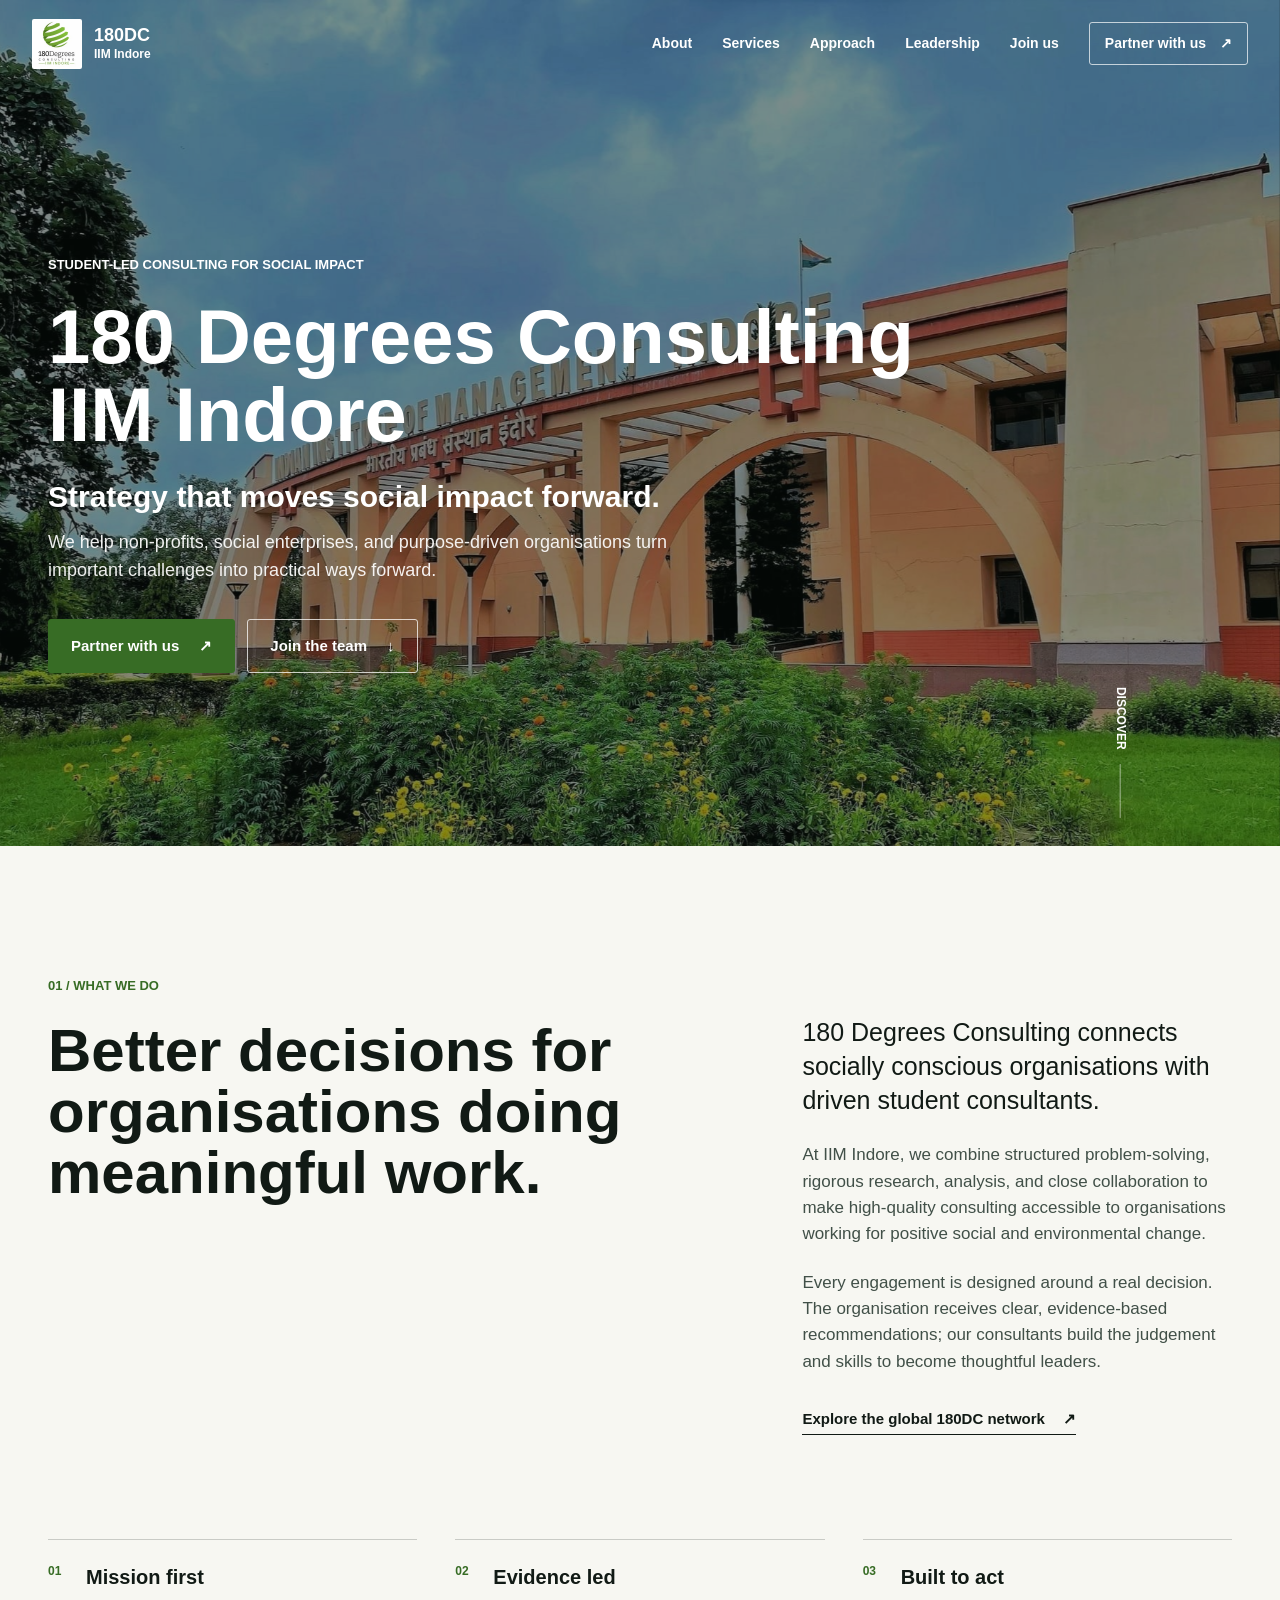
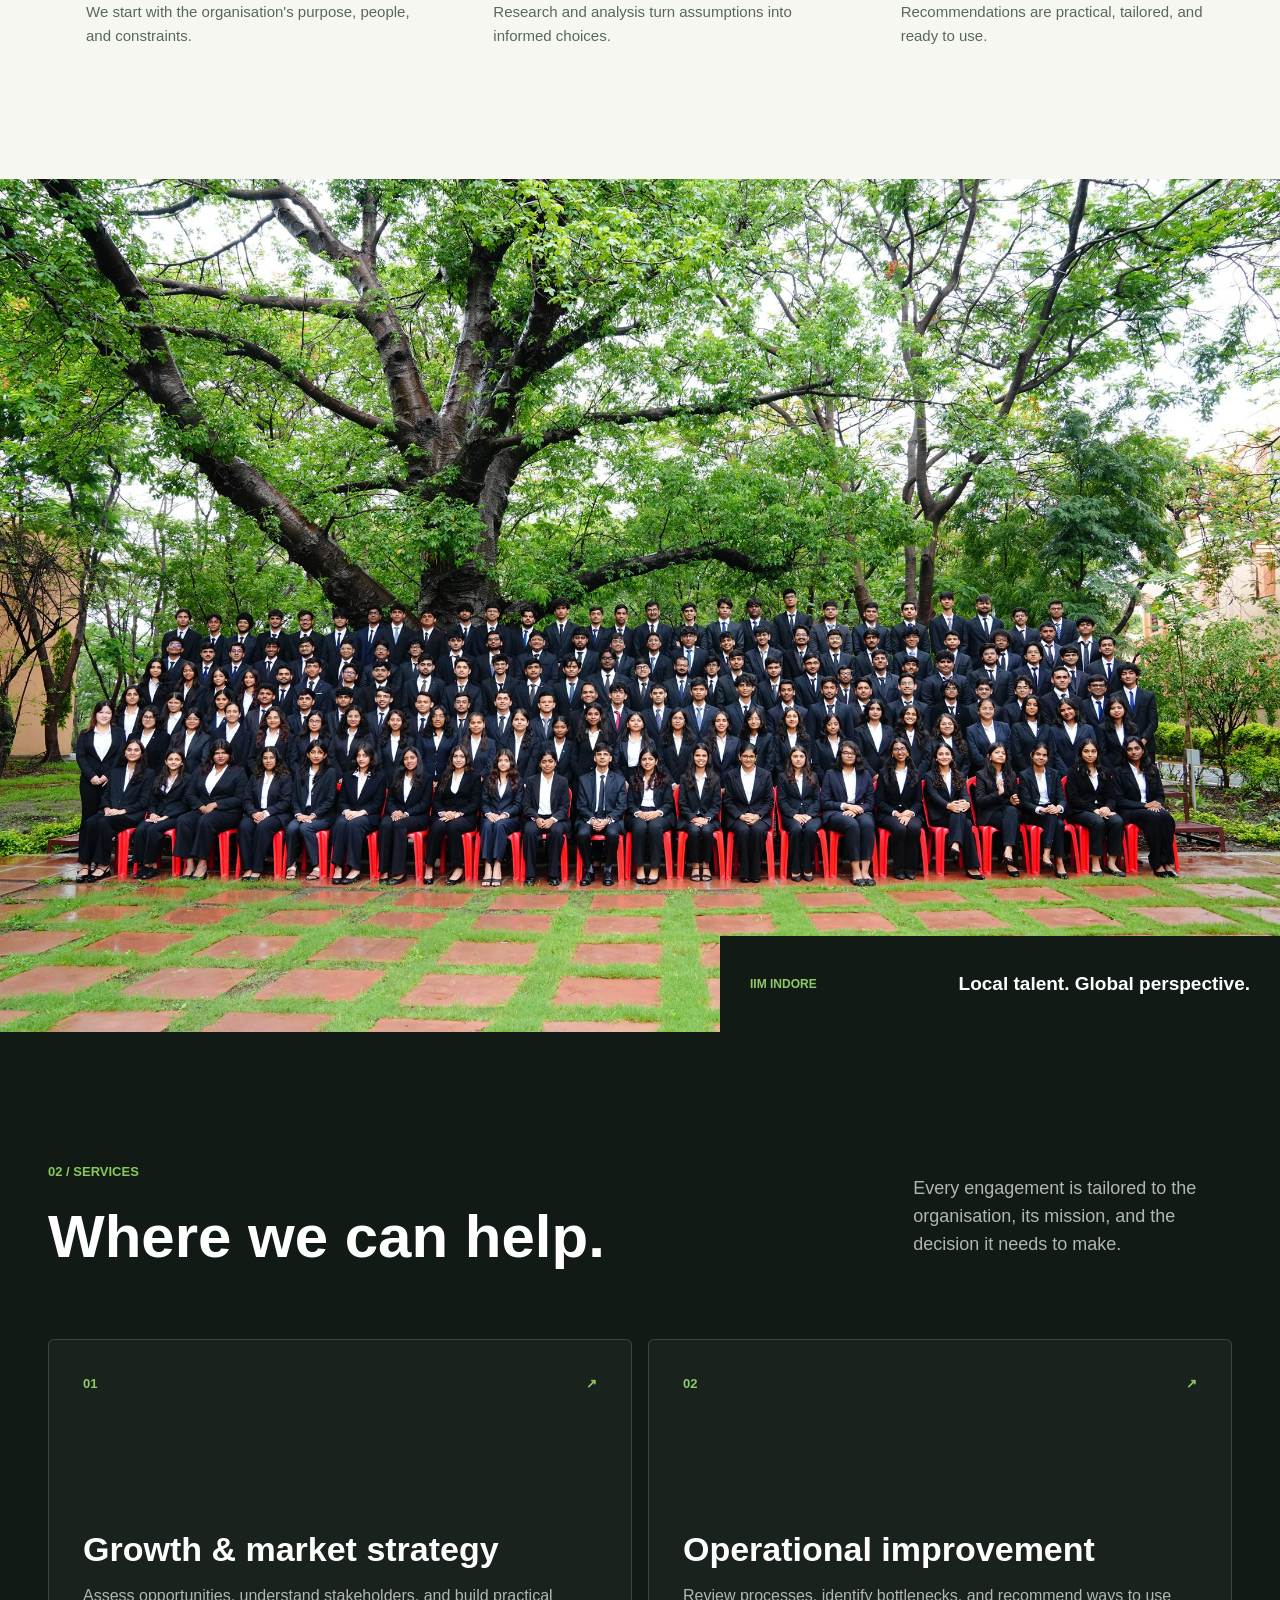
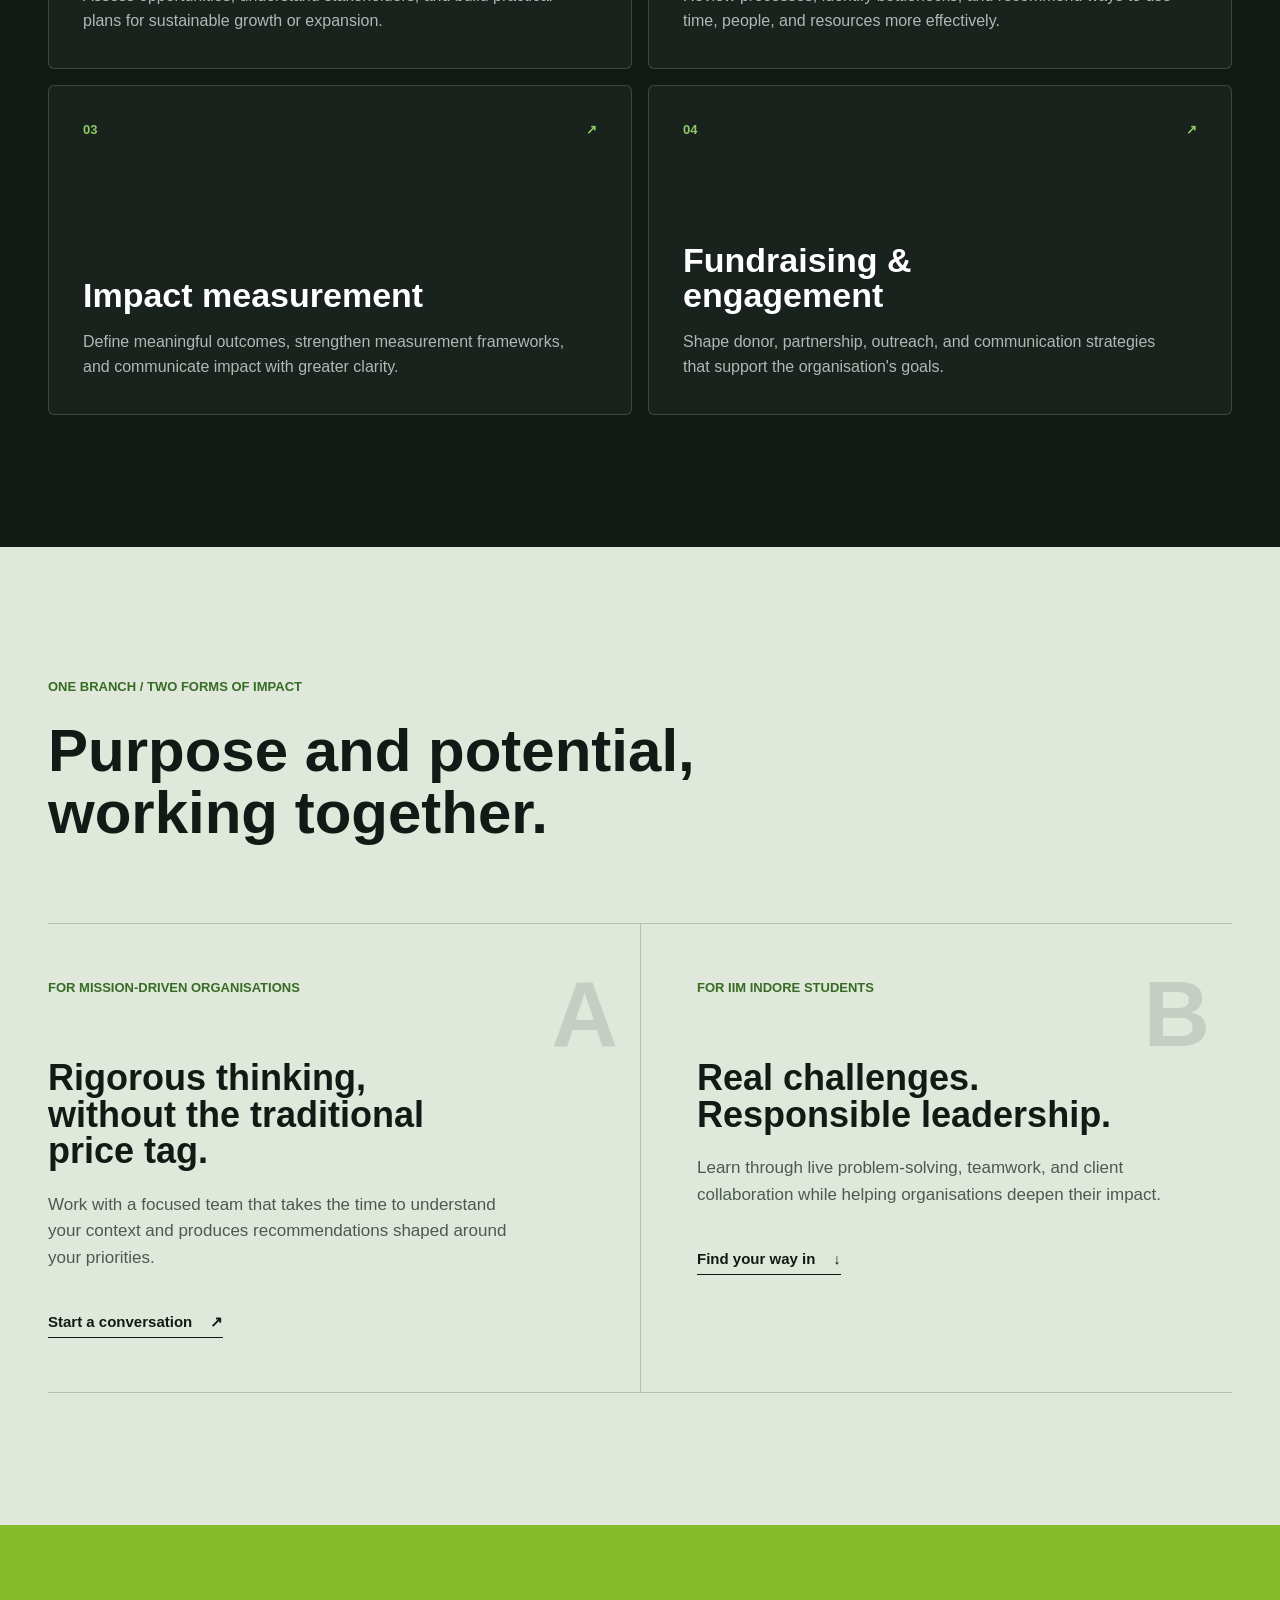
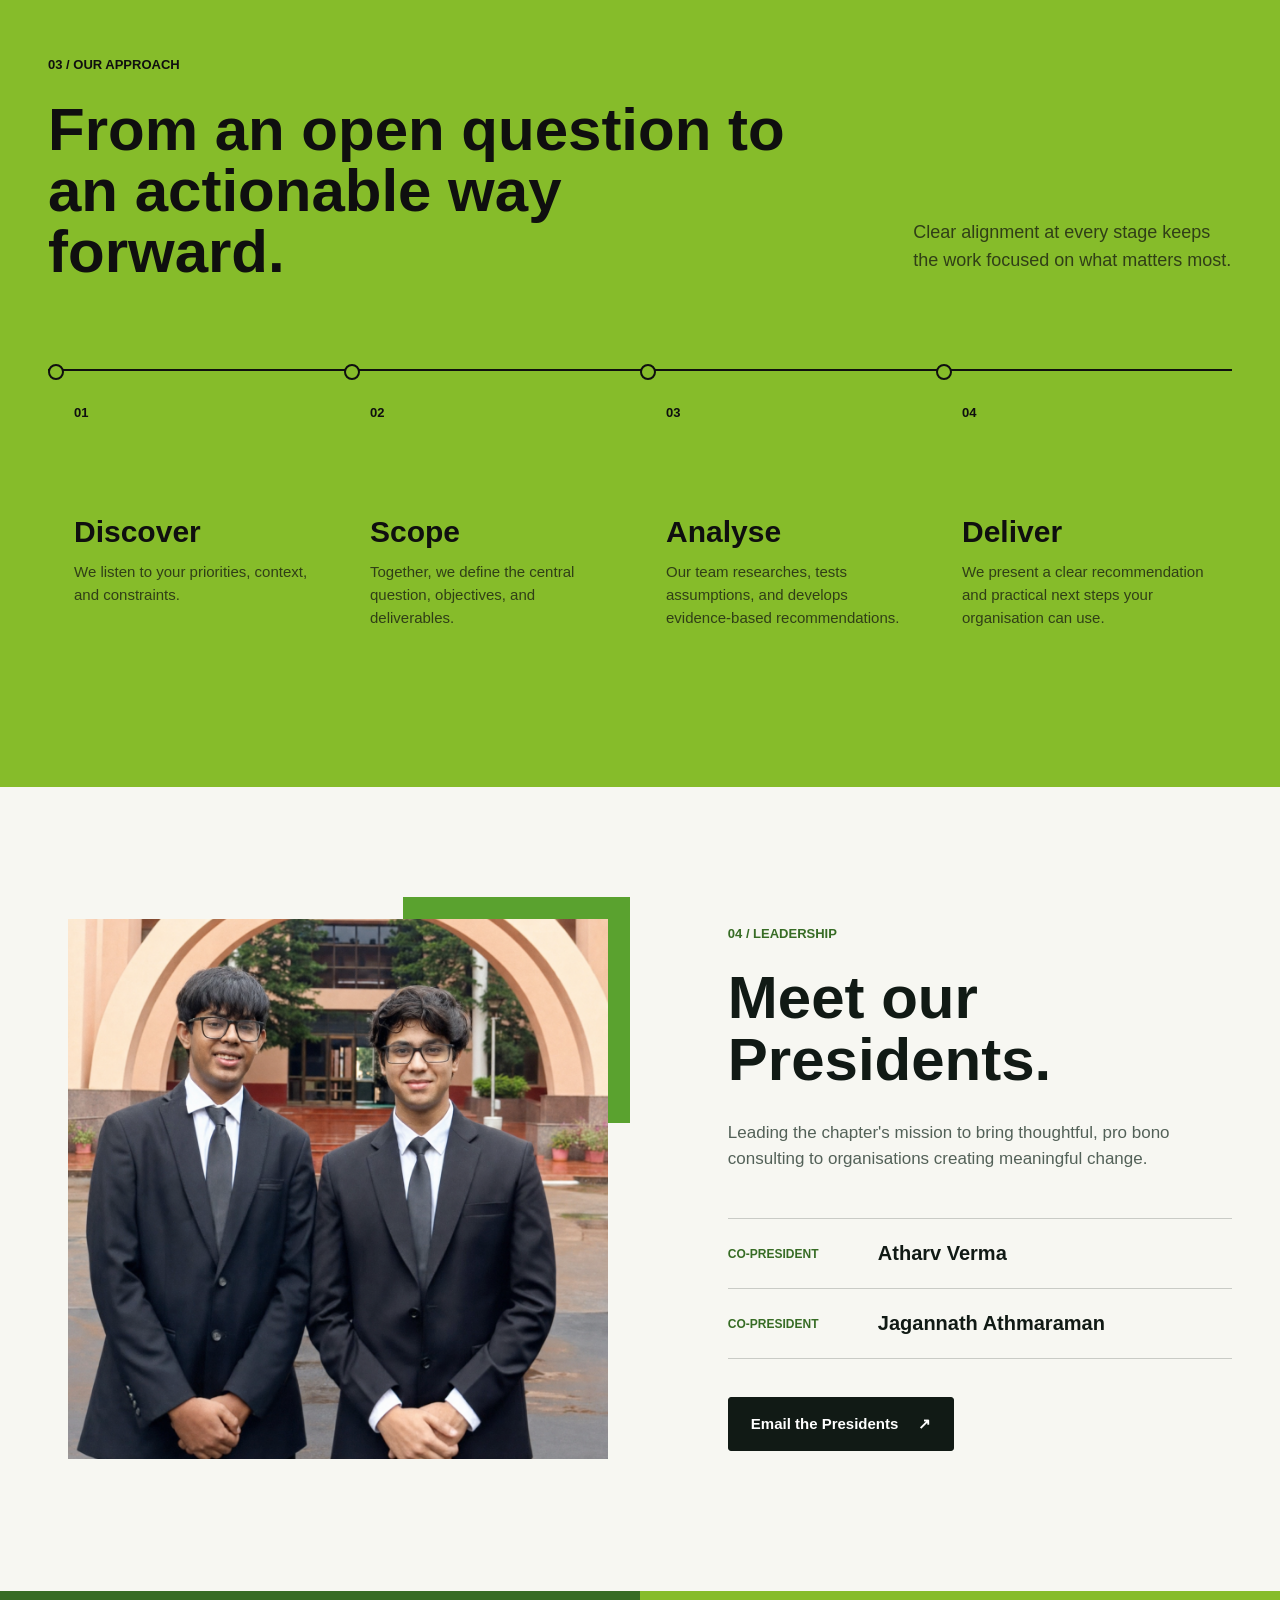
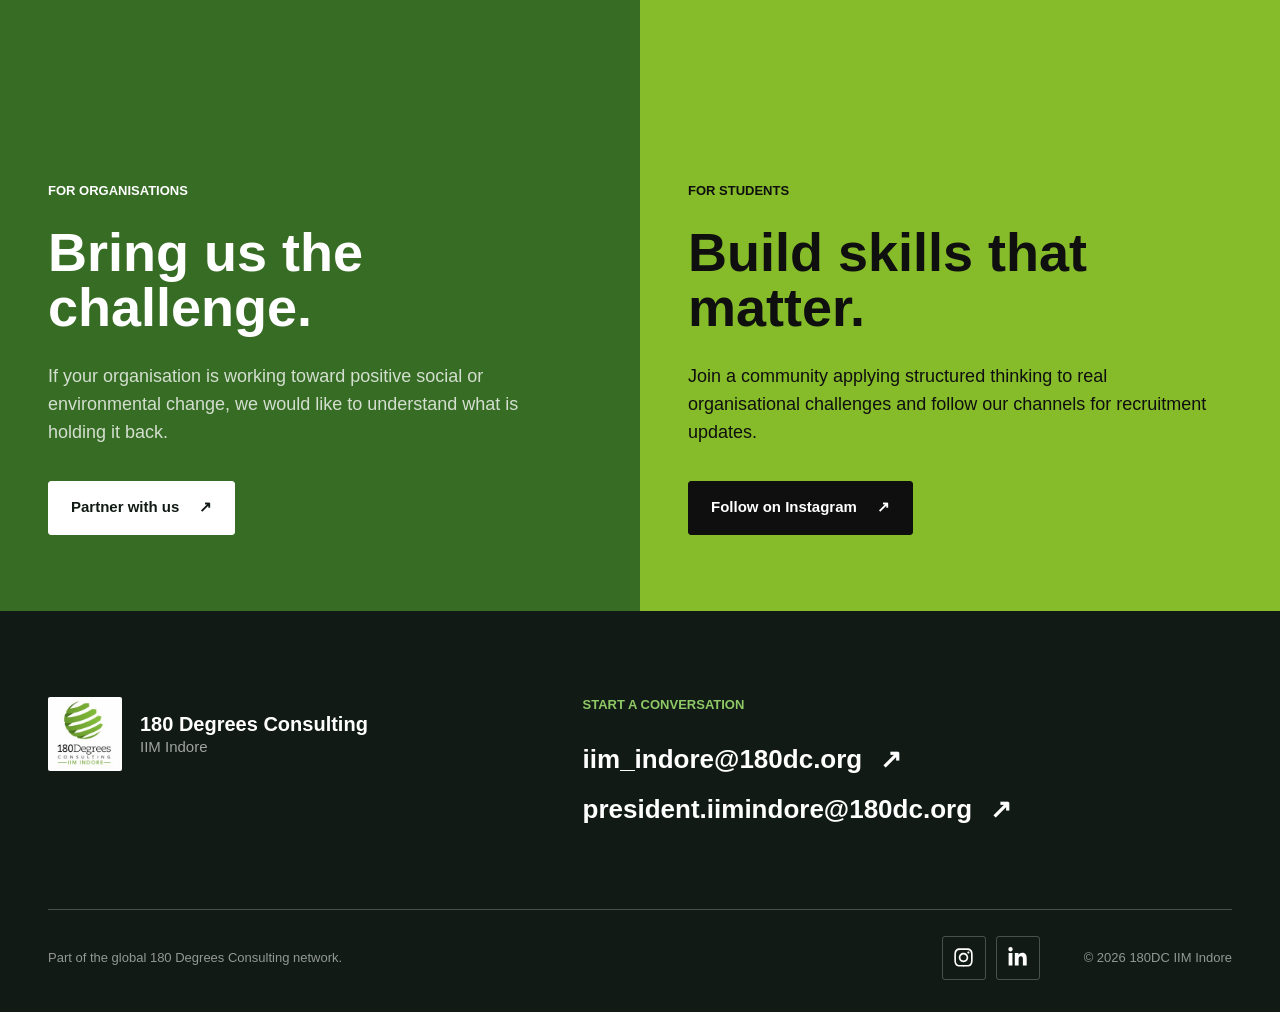
==== index.html @ 5ba8e943 "Initial 180DC website" ====
<!doctype html>
<html lang="en">
<head>
  <meta charset="utf-8">
  <meta name="viewport" content="width=device-width, initial-scale=1">
  <meta name="description" content="180 Degrees Consulting at IIM Indore provides pro bono consulting to mission-driven organisations while developing purpose-led student consultants.">
  <meta name="theme-color" content="#111a15">
  <meta property="og:title" content="180 Degrees Consulting | IIM Indore">
  <meta property="og:description" content="Strategy that moves social impact forward.">
  <meta property="og:image" content="assets/golden-arches.jpg">
  <title>180 Degrees Consulting | IIM Indore</title>
  <link rel="icon" href="assets/180dc-iim-indore-logo.jpg" type="image/jpeg">
  <link rel="stylesheet" href="styles.css">
  <script>document.documentElement.classList.add('js');</script>
</head>
<body>
  <a class="skip-link" href="#main-content">Skip to content</a>

  <header class="site-header" data-header>
    <div class="site-header__inner">
      <a class="brand" href="#home" aria-label="180 Degrees Consulting IIM Indore, home">
        <img src="assets/180dc-iim-indore-logo.jpg" width="200" height="200" alt="">
        <span class="brand__name">180DC</span>
        <span class="brand__place">IIM Indore</span>
      </a>

      <button class="menu-toggle" type="button" aria-expanded="false" aria-controls="site-navigation" aria-label="Open menu" data-menu-toggle>
        <span></span>
        <span></span>
      </button>

      <nav class="site-nav" id="site-navigation" aria-label="Primary navigation" data-menu>
        <a href="#about">About</a>
        <a href="#services">Services</a>
        <a href="#approach">Approach</a>
        <a href="#leadership">Leadership</a>
        <a href="#join">Join us</a>
        <a class="site-nav__cta" href="mailto:iim_indore@180dc.org?subject=Consulting%20Partnership%20Enquiry">Partner with us <span aria-hidden="true">↗</span></a>
      </nav>
    </div>
  </header>

  <main id="main-content">
    <section class="hero" id="home" aria-labelledby="hero-title">
      <img class="hero__image" src="assets/golden-arches.jpg" alt="The Golden Arches of the Indian Institute of Management Indore campus" width="2048" height="1190">
      <div class="hero__overlay" aria-hidden="true"></div>
      <div class="container hero__content">
        <p class="eyebrow eyebrow--light" data-reveal>Student-led consulting for social impact</p>
        <h1 id="hero-title" data-reveal>180 Degrees Consulting<br>IIM Indore</h1>
        <p class="hero__statement" data-reveal>Strategy that moves social impact forward.</p>
        <p class="hero__copy" data-reveal>We help non-profits, social enterprises, and purpose-driven organisations turn important challenges into practical ways forward.</p>
        <div class="hero__actions" data-reveal>
          <a class="button button--primary" href="mailto:iim_indore@180dc.org?subject=Consulting%20Partnership%20Enquiry">Partner with us <span aria-hidden="true">↗</span></a>
          <a class="button button--ghost" href="#join">Join the team <span aria-hidden="true">↓</span></a>
        </div>
      </div>
      <a class="hero__scroll" href="#about" aria-label="Scroll to learn about 180 Degrees Consulting">
        <span>Discover</span>
        <span class="hero__scroll-line" aria-hidden="true"></span>
      </a>
    </section>

    <section class="section section--light" id="about" aria-labelledby="about-title">
      <div class="container about-grid">
        <div data-reveal>
          <p class="eyebrow">01 / What we do</p>
          <h2 id="about-title">Better decisions for organisations doing meaningful work.</h2>
        </div>
        <div class="about-copy" data-reveal>
          <p class="lead">180 Degrees Consulting connects socially conscious organisations with driven student consultants.</p>
          <p>At IIM Indore, we combine structured problem-solving, rigorous research, analysis, and close collaboration to make high-quality consulting accessible to organisations working for positive social and environmental change.</p>
          <p>Every engagement is designed around a real decision. The organisation receives clear, evidence-based recommendations; our consultants build the judgement and skills to become thoughtful leaders.</p>
          <a class="text-link" href="https://www.180dc.org/" target="_blank" rel="noreferrer">Explore the global 180DC network <span aria-hidden="true">↗</span></a>
        </div>
      </div>

      <div class="container value-lines" aria-label="Our consulting principles">
        <div class="value-line" data-reveal>
          <span>01</span>
          <strong>Mission first</strong>
          <p>We start with the organisation's purpose, people, and constraints.</p>
        </div>
        <div class="value-line" data-reveal>
          <span>02</span>
          <strong>Evidence led</strong>
          <p>Research and analysis turn assumptions into informed choices.</p>
        </div>
        <div class="value-line" data-reveal>
          <span>03</span>
          <strong>Built to act</strong>
          <p>Recommendations are practical, tailored, and ready to use.</p>
        </div>
      </div>
    </section>

    <figure class="chapter-figure" data-reveal>
      <img src="assets/chapter-team.jpg" width="2200" height="1467" alt="A large IIM Indore student cohort gathered outdoors on campus" loading="lazy">
      <figcaption>
        <span>IIM Indore</span>
        <strong>Local talent. Global perspective.</strong>
      </figcaption>
    </figure>

    <section class="section section--ink" id="services" aria-labelledby="services-title">
      <div class="container section-heading section-heading--split">
        <div data-reveal>
          <p class="eyebrow eyebrow--green">02 / Services</p>
          <h2 id="services-title">Where we can help.</h2>
        </div>
        <p data-reveal>Every engagement is tailored to the organisation, its mission, and the decision it needs to make.</p>
      </div>

      <div class="container services-grid">
        <article class="service-card" data-reveal>
          <div class="service-card__top">
            <span>01</span>
            <span aria-hidden="true">↗</span>
          </div>
          <h3>Growth &amp; market strategy</h3>
          <p>Assess opportunities, understand stakeholders, and build practical plans for sustainable growth or expansion.</p>
        </article>
        <article class="service-card" data-reveal>
          <div class="service-card__top">
            <span>02</span>
            <span aria-hidden="true">↗</span>
          </div>
          <h3>Operational improvement</h3>
          <p>Review processes, identify bottlenecks, and recommend ways to use time, people, and resources more effectively.</p>
        </article>
        <article class="service-card" data-reveal>
          <div class="service-card__top">
            <span>03</span>
            <span aria-hidden="true">↗</span>
          </div>
          <h3>Impact measurement</h3>
          <p>Define meaningful outcomes, strengthen measurement frameworks, and communicate impact with greater clarity.</p>
        </article>
        <article class="service-card" data-reveal>
          <div class="service-card__top">
            <span>04</span>
            <span aria-hidden="true">↗</span>
          </div>
          <h3>Fundraising &amp; engagement</h3>
          <p>Shape donor, partnership, outreach, and communication strategies that support the organisation's goals.</p>
        </article>
      </div>
    </section>

    <section class="section exchange" aria-labelledby="exchange-title">
      <div class="container">
        <p class="eyebrow" data-reveal>One branch / Two forms of impact</p>
        <h2 id="exchange-title" data-reveal>Purpose and potential,<br>working together.</h2>
        <div class="exchange-grid">
          <article data-reveal>
            <span class="exchange-grid__number">A</span>
            <p class="exchange-grid__for">For mission-driven organisations</p>
            <h3>Rigorous thinking, without the traditional price tag.</h3>
            <p>Work with a focused team that takes the time to understand your context and produces recommendations shaped around your priorities.</p>
            <a class="text-link" href="mailto:iim_indore@180dc.org?subject=Consulting%20Partnership%20Enquiry">Start a conversation <span aria-hidden="true">↗</span></a>
          </article>
          <article data-reveal>
            <span class="exchange-grid__number">B</span>
            <p class="exchange-grid__for">For IIM Indore students</p>
            <h3>Real challenges. Responsible leadership.</h3>
            <p>Learn through live problem-solving, teamwork, and client collaboration while helping organisations deepen their impact.</p>
            <a class="text-link" href="#join">Find your way in <span aria-hidden="true">↓</span></a>
          </article>
        </div>
      </div>
    </section>

    <section class="section section--brand" id="approach" aria-labelledby="approach-title">
      <div class="container section-heading section-heading--split">
        <div data-reveal>
          <p class="eyebrow">03 / Our approach</p>
          <h2 id="approach-title">From an open question to an actionable way forward.</h2>
        </div>
        <p data-reveal>Clear alignment at every stage keeps the work focused on what matters most.</p>
      </div>

      <ol class="container process-list">
        <li data-reveal>
          <span>01</span>
          <h3>Discover</h3>
          <p>We listen to your priorities, context, and constraints.</p>
        </li>
        <li data-reveal>
          <span>02</span>
          <h3>Scope</h3>
          <p>Together, we define the central question, objectives, and deliverables.</p>
        </li>
        <li data-reveal>
          <span>03</span>
          <h3>Analyse</h3>
          <p>Our team researches, tests assumptions, and develops evidence-based recommendations.</p>
        </li>
        <li data-reveal>
          <span>04</span>
          <h3>Deliver</h3>
          <p>We present a clear recommendation and practical next steps your organisation can use.</p>
        </li>
      </ol>
    </section>

    <section class="section leadership" id="leadership" aria-labelledby="leadership-title">
      <div class="container leadership-grid">
        <div class="leadership-image" data-reveal>
          <img src="assets/co-presidents-enhanced.png" width="1254" height="1254" alt="Co-Presidents Atharv Verma and Jagannath Athmaraman at IIM Indore" loading="lazy">
        </div>
        <div class="leadership-copy" data-reveal>
          <p class="eyebrow">04 / Leadership</p>
          <h2 id="leadership-title">Meet our<br>Presidents.</h2>
          <p>Leading the chapter's mission to bring thoughtful, pro bono consulting to organisations creating meaningful change.</p>

          <div class="leader-list" aria-label="Co-Presidents">
            <div>
              <span>Co-President</span>
              <strong>Atharv Verma</strong>
            </div>
            <div>
              <span>Co-President</span>
              <strong>Jagannath Athmaraman</strong>
            </div>
          </div>

          <a class="button button--dark" href="mailto:president.iimindore@180dc.org">Email the Presidents <span aria-hidden="true">↗</span></a>
        </div>
      </div>
    </section>

    <section class="pathways" id="join" aria-label="Ways to work with 180 Degrees Consulting IIM Indore">
      <article class="pathway pathway--partner">
        <div data-reveal>
          <p class="eyebrow eyebrow--light">For organisations</p>
          <h2>Bring us the challenge.</h2>
          <p>If your organisation is working toward positive social or environmental change, we would like to understand what is holding it back.</p>
          <a class="button button--light" href="mailto:iim_indore@180dc.org?subject=Consulting%20Partnership%20Enquiry">Partner with us <span aria-hidden="true">↗</span></a>
        </div>
      </article>
      <article class="pathway pathway--join">
        <div data-reveal>
          <p class="eyebrow">For students</p>
          <h2>Build skills that matter.</h2>
          <p>Join a community applying structured thinking to real organisational challenges and follow our channels for recruitment updates.</p>
          <a class="button button--dark" href="https://www.instagram.com/180dc_iimi/" target="_blank" rel="noreferrer">Follow on Instagram <span aria-hidden="true">↗</span></a>
        </div>
      </article>
    </section>
  </main>

  <footer class="site-footer" id="contact">
    <div class="container footer-main">
      <div class="footer-brand">
        <img src="assets/180dc-iim-indore-logo.jpg" width="200" height="200" alt="180 Degrees Consulting IIM Indore logo" loading="lazy">
        <div>
          <strong>180 Degrees Consulting</strong>
          <span>IIM Indore</span>
        </div>
      </div>

      <div class="footer-contact">
        <p class="eyebrow eyebrow--light">Start a conversation</p>
        <a href="mailto:iim_indore@180dc.org">iim_indore@180dc.org <span aria-hidden="true">↗</span></a>
        <a href="mailto:president.iimindore@180dc.org">president.iimindore@180dc.org <span aria-hidden="true">↗</span></a>
      </div>
    </div>

    <div class="container footer-bottom">
      <p>Part of the global 180 Degrees Consulting network.</p>
      <nav class="footer-socials" aria-label="Social media">
        <a href="https://www.instagram.com/180dc_iimi/" target="_blank" rel="noreferrer" aria-label="Instagram" title="Instagram">
          <img src="assets/instagram.svg" width="24" height="24" alt="">
        </a>
        <a href="https://www.linkedin.com/company/180degrees-consulting-iim-indore/posts/?feedView=all" target="_blank" rel="noreferrer" aria-label="LinkedIn" title="LinkedIn">
          <img src="assets/linkedin.svg" width="24" height="24" alt="">
        </a>
      </nav>
      <p>© <span data-year>2026</span> 180DC IIM Indore</p>
    </div>
  </footer>

  <script src="script.js"></script>
</body>
</html>
---- styles.css ----
:root {
  --ink: #111a15;
  --ink-soft: #243129;
  --paper: #f7f7f2;
  --white: #ffffff;
  --green: #5aa22f;
  --green-dark: #376c25;
  --brand-green: #86bc2a;
  --brand-ink: #0f0f0f;
  --sage: #dfe8db;
  --line: rgba(17, 26, 21, 0.2);
  --line-light: rgba(255, 255, 255, 0.24);
  --container: 1240px;
  --header-height: 88px;
  color-scheme: light;
}

* {
  box-sizing: border-box;
}

html {
  scroll-behavior: smooth;
  scroll-padding-top: var(--header-height);
}

body {
  margin: 0;
  color: var(--ink);
  background: var(--paper);
  font-family: Aptos, "Segoe UI", Arial, sans-serif;
  font-size: 17px;
  line-height: 1.55;
  letter-spacing: 0;
  -webkit-font-smoothing: antialiased;
}

body.menu-open {
  overflow: hidden;
}

img {
  display: block;
  max-width: 100%;
  height: auto;
}

a {
  color: inherit;
}

button,
a {
  -webkit-tap-highlight-color: transparent;
}

button,
input,
textarea,
select {
  font: inherit;
  letter-spacing: 0;
}

::selection {
  color: var(--white);
  background: var(--green-dark);
}

.skip-link {
  position: fixed;
  z-index: 1000;
  top: 12px;
  left: 12px;
  padding: 10px 16px;
  color: var(--ink);
  background: var(--white);
  transform: translateY(-160%);
  transition: transform 180ms ease;
}

.skip-link:focus {
  transform: translateY(0);
}

.container {
  width: min(calc(100% - 96px), var(--container));
  margin-inline: auto;
}

.section {
  padding: 132px 0;
}

.section--light {
  background: var(--paper);
}

.section--ink {
  color: var(--white);
  background: var(--ink);
}

.section--brand {
  color: var(--brand-ink);
  background: var(--brand-green);
}

.eyebrow {
  margin: 0 0 26px;
  color: var(--green-dark);
  font-size: 13px;
  font-weight: 700;
  line-height: 1.2;
  text-transform: uppercase;
  letter-spacing: 0;
}

.eyebrow--light {
  color: var(--white);
}

.eyebrow--green {
  color: #86cb58;
}

h1,
h2,
h3,
p {
  letter-spacing: 0;
}

h1,
h2,
h3 {
  margin-top: 0;
  font-family: "Aptos Display", Aptos, "Segoe UI", Arial, sans-serif;
  font-weight: 650;
  line-height: 1.02;
}

h2 {
  max-width: 880px;
  margin-bottom: 0;
  font-size: 60px;
}

h3 {
  font-size: 28px;
}

p {
  margin-top: 0;
}

.lead {
  color: var(--ink);
  font-size: 25px;
  line-height: 1.35;
}

.button {
  display: inline-flex;
  min-height: 54px;
  align-items: center;
  justify-content: center;
  gap: 20px;
  padding: 14px 22px;
  border: 1px solid transparent;
  border-radius: 3px;
  font-size: 15px;
  font-weight: 700;
  line-height: 1.1;
  text-decoration: none;
  transition: color 180ms ease, background 180ms ease, border-color 180ms ease, transform 180ms ease;
}

.button:hover {
  transform: translateY(-2px);
}

.button:focus-visible,
.text-link:focus-visible,
.site-nav a:focus-visible,
.footer-socials a:focus-visible,
.footer-contact a:focus-visible {
  outline: 3px solid var(--green);
  outline-offset: 4px;
}

.button--primary {
  color: var(--white);
  background: var(--green-dark);
  border-color: var(--green-dark);
}

.button--primary:hover {
  background: #2c5a1d;
  border-color: #2c5a1d;
}

.button--ghost {
  color: var(--white);
  background: transparent;
  border-color: rgba(255, 255, 255, 0.75);
}

.button--ghost:hover {
  color: var(--ink);
  background: var(--white);
}

.button--dark {
  color: var(--white);
  background: var(--ink);
  border-color: var(--ink);
}

.button--dark:hover {
  color: var(--ink);
  background: transparent;
}

.button--light {
  color: var(--ink);
  background: var(--white);
  border-color: var(--white);
}

.button--light:hover {
  color: var(--white);
  background: transparent;
}

.text-link {
  display: inline-flex;
  align-items: center;
  gap: 18px;
  padding-bottom: 4px;
  border-bottom: 1px solid currentColor;
  font-size: 15px;
  font-weight: 700;
  text-decoration: none;
}

.text-link span,
.button span,
.site-nav__cta span,
.footer-contact span,
.footer-socials span {
  transition: transform 180ms ease;
}

.text-link:hover span,
.button:hover span,
.site-nav__cta:hover span,
.footer-contact a:hover span,
.footer-socials a:hover span {
  transform: translate(3px, -3px);
}

.site-header {
  position: fixed;
  z-index: 100;
  top: 0;
  right: 0;
  left: 0;
  height: var(--header-height);
  color: var(--white);
  border-bottom: 1px solid transparent;
  transition: height 220ms ease, background 220ms ease, border-color 220ms ease, box-shadow 220ms ease;
}

.site-header.is-scrolled,
.site-header.is-open {
  height: 76px;
  background: var(--ink);
  border-color: rgba(255, 255, 255, 0.12);
  box-shadow: 0 8px 24px rgba(0, 0, 0, 0.12);
}

.site-header__inner {
  width: min(calc(100% - 64px), 1380px);
  height: 100%;
  margin-inline: auto;
  display: flex;
  align-items: center;
  justify-content: space-between;
}

.brand {
  display: grid;
  grid-template-columns: 50px auto;
  grid-template-rows: 1fr 1fr;
  column-gap: 12px;
  color: inherit;
  line-height: 1;
  text-decoration: none;
}

.brand img {
  width: 50px;
  height: 50px;
  grid-row: 1 / 3;
  object-fit: cover;
  border-radius: 2px;
}

.brand__name {
  align-self: end;
  font-size: 18px;
  font-weight: 750;
}

.brand__place {
  align-self: start;
  margin-top: 4px;
  font-size: 12px;
  font-weight: 600;
}

.site-nav {
  display: flex;
  align-items: center;
  gap: 30px;
}

.site-nav a {
  position: relative;
  font-size: 14px;
  font-weight: 650;
  text-decoration: none;
}

.site-nav > a:not(.site-nav__cta)::after {
  position: absolute;
  right: 0;
  bottom: -6px;
  left: 0;
  height: 1px;
  background: currentColor;
  content: "";
  transform: scaleX(0);
  transform-origin: right;
  transition: transform 180ms ease;
}

.site-nav > a:not(.site-nav__cta):hover::after {
  transform: scaleX(1);
  transform-origin: left;
}

.site-nav__cta {
  display: inline-flex;
  min-height: 42px;
  align-items: center;
  gap: 14px;
  padding: 10px 15px;
  border: 1px solid rgba(255, 255, 255, 0.7);
  border-radius: 3px;
}

.site-nav__cta:hover {
  color: var(--ink);
  background: var(--white);
}

.menu-toggle {
  display: none;
}

.hero {
  position: relative;
  height: calc(100svh - 54px);
  min-height: 560px;
  overflow: hidden;
  color: var(--white);
  background: var(--ink);
}

.hero__image,
.hero__overlay {
  position: absolute;
  inset: 0;
  width: 100%;
  height: 100%;
}

.hero__image {
  object-fit: cover;
  object-position: 61% center;
  transform: scale(1.015);
  animation: hero-settle 1.8s cubic-bezier(0.22, 1, 0.36, 1) forwards;
}

.hero__overlay {
  background: rgba(7, 16, 11, 0.48);
}

.hero__content {
  position: relative;
  z-index: 1;
  height: 100%;
  display: flex;
  flex-direction: column;
  justify-content: center;
  align-items: flex-start;
  padding-top: 84px;
}

.hero h1 {
  width: 100%;
  max-width: 980px;
  margin: 0 0 26px;
  font-size: 76px;
  text-wrap: balance;
}

.hero__statement {
  width: 100%;
  max-width: 780px;
  margin: 0 0 14px;
  font-size: 30px;
  font-weight: 600;
  line-height: 1.2;
}

.hero__copy {
  width: 100%;
  max-width: 650px;
  margin: 0 0 34px;
  color: rgba(255, 255, 255, 0.92);
  font-size: 18px;
}

.hero__actions {
  display: flex;
  gap: 12px;
}

.hero__scroll {
  position: absolute;
  z-index: 2;
  right: 38px;
  bottom: 28px;
  display: flex;
  align-items: center;
  gap: 14px;
  color: var(--white);
  font-size: 12px;
  font-weight: 700;
  text-decoration: none;
  text-transform: uppercase;
  transform: rotate(90deg) translateX(-100%);
  transform-origin: left bottom;
}

.hero__scroll-line {
  display: block;
  width: 54px;
  height: 1px;
  overflow: hidden;
  background: rgba(255, 255, 255, 0.45);
}

.hero__scroll-line::after {
  display: block;
  width: 100%;
  height: 100%;
  background: var(--white);
  content: "";
  animation: scroll-line 2s ease-in-out infinite;
}

.about-grid {
  display: grid;
  grid-template-columns: minmax(0, 1.05fr) minmax(360px, 0.7fr);
  gap: 110px;
  align-items: start;
}

.about-copy {
  padding-top: 38px;
  color: #415048;
}

.about-copy p:not(.lead) {
  margin-bottom: 22px;
}

.about-copy .text-link {
  margin-top: 10px;
  color: var(--ink);
}

.value-lines {
  display: grid;
  grid-template-columns: repeat(3, minmax(0, 1fr));
  gap: 38px;
  margin-top: 104px;
}

.value-line {
  display: grid;
  grid-template-columns: 38px 1fr;
  padding-top: 22px;
  border-top: 1px solid var(--line);
}

.value-line > span {
  grid-row: 1 / 3;
  color: var(--green-dark);
  font-size: 12px;
  font-weight: 750;
}

.value-line strong {
  font-size: 20px;
}

.value-line p {
  margin: 7px 0 0;
  color: #59665f;
  font-size: 15px;
}

.chapter-figure {
  position: relative;
  width: 100%;
  margin: 0;
  overflow: hidden;
  background: var(--ink);
}

.chapter-figure img {
  width: 100%;
  aspect-ratio: 3 / 2;
  object-fit: cover;
}

.chapter-figure figcaption {
  position: absolute;
  right: 0;
  bottom: 0;
  display: flex;
  width: min(560px, calc(100% - 48px));
  min-height: 96px;
  align-items: center;
  justify-content: space-between;
  gap: 20px;
  padding: 22px 30px;
  color: var(--white);
  background: var(--ink);
}

.chapter-figure figcaption span {
  color: #8fc965;
  font-size: 12px;
  font-weight: 750;
  text-transform: uppercase;
}

.chapter-figure figcaption strong {
  font-size: 19px;
  text-align: right;
}

.section-heading--split {
  display: grid;
  grid-template-columns: minmax(0, 1.2fr) minmax(300px, 0.5fr);
  gap: 100px;
  align-items: end;
}

.section-heading--split > p {
  margin: 0 0 8px;
  font-size: 18px;
}

.section--ink .section-heading--split > p {
  color: rgba(255, 255, 255, 0.68);
}

.services-grid {
  display: grid;
  grid-template-columns: repeat(2, minmax(0, 1fr));
  gap: 16px;
  margin-top: 72px;
}

.service-card {
  min-height: 330px;
  display: flex;
  flex-direction: column;
  padding: 34px;
  border: 1px solid rgba(255, 255, 255, 0.16);
  border-radius: 6px;
  background: rgba(255, 255, 255, 0.035);
  transition: background 200ms ease, border-color 200ms ease, transform 200ms ease;
}

.service-card:hover {
  background: rgba(255, 255, 255, 0.07);
  border-color: rgba(134, 203, 88, 0.7);
  transform: translateY(-4px);
}

.service-card__top {
  display: flex;
  justify-content: space-between;
  color: #8fc965;
  font-size: 13px;
  font-weight: 750;
}

.service-card h3 {
  max-width: 430px;
  margin: auto 0 18px;
  font-size: 34px;
}

.service-card p {
  max-width: 500px;
  margin: 0;
  color: rgba(255, 255, 255, 0.67);
  font-size: 16px;
}

.exchange {
  background: var(--sage);
}

.exchange h2 {
  margin-bottom: 80px;
}

.exchange-grid {
  display: grid;
  grid-template-columns: repeat(2, minmax(0, 1fr));
  border-top: 1px solid var(--line);
  border-bottom: 1px solid var(--line);
}

.exchange-grid article {
  position: relative;
  min-height: 460px;
  padding: 54px 56px 54px 0;
}

.exchange-grid article + article {
  padding-right: 0;
  padding-left: 56px;
  border-left: 1px solid var(--line);
}

.exchange-grid__number {
  position: absolute;
  top: 44px;
  right: 22px;
  color: rgba(17, 26, 21, 0.12);
  font-size: 92px;
  font-weight: 700;
  line-height: 1;
}

.exchange-grid__for {
  color: var(--green-dark);
  font-size: 13px;
  font-weight: 750;
  text-transform: uppercase;
}

.exchange-grid h3 {
  max-width: 430px;
  margin: 62px 0 22px;
  font-size: 36px;
}

.exchange-grid article > p:not(.exchange-grid__for) {
  max-width: 470px;
  color: #4c5a52;
}

.exchange-grid .text-link {
  margin-top: 22px;
}

.section--brand .section-heading--split > p {
  color: rgba(15, 15, 15, 0.72);
}

.section--brand .process-list li,
.section--brand .process-list li::before {
  border-color: var(--brand-ink);
}

.section--brand .process-list p {
  color: rgba(15, 15, 15, 0.72);
}

.process-list {
  display: grid;
  grid-template-columns: repeat(4, minmax(0, 1fr));
  margin-top: 86px;
  margin-bottom: 0;
  padding-left: 0;
  list-style: none;
}

.process-list li {
  position: relative;
  min-height: 286px;
  padding: 28px 26px 0;
  border-top: 2px solid var(--ink);
}

.process-list li::before {
  position: absolute;
  top: -7px;
  left: 0;
  width: 12px;
  height: 12px;
  border: 2px solid var(--ink);
  border-radius: 50%;
  background: var(--brand-green);
  content: "";
}

.process-list li > span {
  font-size: 13px;
  font-weight: 750;
}

.process-list h3 {
  margin: 92px 0 12px;
  font-size: 30px;
}

.process-list p {
  margin: 0;
  color: rgba(17, 26, 21, 0.7);
  font-size: 15px;
}

.leadership {
  background: var(--paper);
}

.leadership-grid {
  display: grid;
  grid-template-columns: minmax(0, 0.92fr) minmax(420px, 0.8fr);
  gap: 100px;
  align-items: center;
}

.leadership-image {
  position: relative;
  width: 100%;
  max-width: 540px;
  justify-self: center;
}

.leadership-image::before {
  position: absolute;
  z-index: 0;
  top: -22px;
  right: -22px;
  width: 42%;
  height: 42%;
  background: var(--green);
  content: "";
}

.leadership-image img {
  position: relative;
  z-index: 1;
  width: 100%;
  aspect-ratio: 1;
  object-fit: cover;
}

.leadership-copy h2 {
  margin-bottom: 30px;
}

.leadership-copy > p:not(.eyebrow) {
  max-width: 540px;
  color: #536158;
}

.leader-list {
  margin: 46px 0 38px;
  border-top: 1px solid var(--line);
}

.leader-list div {
  display: grid;
  grid-template-columns: 130px 1fr;
  gap: 20px;
  align-items: center;
  padding: 19px 0;
  border-bottom: 1px solid var(--line);
}

.leader-list span {
  color: var(--green-dark);
  font-size: 12px;
  font-weight: 750;
  text-transform: uppercase;
}

.leader-list strong {
  font-size: 20px;
}

.pathways {
  display: grid;
  grid-template-columns: repeat(2, minmax(0, 1fr));
}

.pathway {
  min-height: 620px;
  display: flex;
  align-items: flex-end;
  padding: 76px max(48px, calc((100vw - var(--container)) / 2));
}

.pathway > div {
  max-width: 520px;
}

.pathway h2 {
  margin-bottom: 28px;
  font-size: 54px;
}

.pathway p:not(.eyebrow) {
  margin-bottom: 34px;
  font-size: 18px;
}

.pathway--partner {
  color: var(--white);
  background: var(--green-dark);
}

.pathway--partner p:not(.eyebrow) {
  color: rgba(255, 255, 255, 0.78);
}

.pathway--join {
  color: var(--brand-ink);
  background: var(--brand-green);
}

.pathway--join .button--dark {
  color: var(--white);
  background: var(--brand-ink);
  border-color: var(--brand-ink);
}

.pathway--join .button--dark:hover {
  color: var(--brand-ink);
  background: var(--white);
  border-color: var(--white);
}

.site-footer {
  padding: 86px 0 32px;
  color: var(--white);
  background: var(--ink);
}

.footer-main {
  display: grid;
  grid-template-columns: 0.7fr 1fr;
  gap: 80px;
  align-items: start;
  padding-bottom: 74px;
}

.footer-brand {
  display: flex;
  align-items: center;
  gap: 18px;
}

.footer-brand img {
  width: 74px;
  height: 74px;
  object-fit: cover;
  border-radius: 2px;
}

.footer-brand div {
  display: flex;
  flex-direction: column;
  line-height: 1.3;
}

.footer-brand strong {
  font-size: 20px;
}

.footer-brand span {
  color: rgba(255, 255, 255, 0.6);
  font-size: 15px;
}

.footer-contact {
  display: flex;
  flex-direction: column;
  align-items: flex-start;
}

.footer-contact .eyebrow {
  margin-bottom: 22px;
  color: #8fc965;
}

.footer-contact a {
  display: inline-flex;
  align-items: center;
  gap: 18px;
  padding: 5px 0;
  font-size: 26px;
  font-weight: 600;
  text-decoration: none;
}

.footer-bottom {
  display: grid;
  grid-template-columns: 1fr auto auto;
  gap: 44px;
  align-items: center;
  padding-top: 26px;
  border-top: 1px solid var(--line-light);
  color: rgba(255, 255, 255, 0.55);
  font-size: 13px;
}

.footer-bottom p {
  margin: 0;
}

.footer-socials {
  display: flex;
  gap: 10px;
}

.footer-socials a {
  width: 44px;
  height: 44px;
  display: grid;
  place-items: center;
  border: 1px solid var(--line-light);
  border-radius: 3px;
  color: var(--white);
  text-decoration: none;
  transition: background 180ms ease, border-color 180ms ease, transform 180ms ease;
}

.footer-socials a:hover {
  background: var(--green-dark);
  border-color: var(--green-dark);
  transform: translateY(-2px);
}

.footer-socials img {
  width: 21px;
  height: 21px;
}

.js [data-reveal] {
  opacity: 0;
  transform: translateY(24px);
  transition: opacity 700ms cubic-bezier(0.22, 1, 0.36, 1), transform 700ms cubic-bezier(0.22, 1, 0.36, 1);
}

.js [data-reveal].is-visible {
  opacity: 1;
  transform: translateY(0);
}

@keyframes hero-settle {
  to { transform: scale(1); }
}

@keyframes scroll-line {
  0% { transform: translateX(-100%); }
  50%, 100% { transform: translateX(100%); }
}

@media (max-width: 1080px) {
  .container {
    width: min(calc(100% - 64px), var(--container));
  }

  .site-nav {
    gap: 20px;
  }

  .hero h1 {
    font-size: 64px;
  }

  h2 {
    font-size: 52px;
  }

  .about-grid,
  .leadership-grid {
    gap: 64px;
  }

  .process-list {
    grid-template-columns: repeat(2, minmax(0, 1fr));
    row-gap: 52px;
  }

  .pathway {
    min-height: 560px;
    padding: 64px 40px;
  }
}

@media (max-width: 820px) {
  :root {
    --header-height: 72px;
  }

  .container {
    width: min(calc(100% - 40px), var(--container));
  }

  .section {
    padding: 92px 0;
  }

  h2 {
    font-size: 44px;
  }

  .site-header,
  .site-header.is-scrolled,
  .site-header.is-open {
    height: 72px;
  }

  .site-header__inner {
    width: calc(100% - 40px);
  }

  .brand {
    grid-template-columns: 42px auto;
  }

  .brand img {
    width: 42px;
    height: 42px;
  }

  .menu-toggle {
    position: relative;
    z-index: 2;
    width: 44px;
    height: 44px;
    display: grid;
    place-items: center;
    padding: 0;
    border: 0;
    color: var(--white);
    background: transparent;
    cursor: pointer;
  }

  .menu-toggle span {
    position: absolute;
    width: 24px;
    height: 2px;
    background: currentColor;
    transition: transform 180ms ease, top 180ms ease;
  }

  .menu-toggle span:first-child {
    top: 17px;
  }

  .menu-toggle span:last-child {
    top: 25px;
  }

  .menu-toggle[aria-expanded="true"] span:first-child {
    top: 21px;
    transform: rotate(45deg);
  }

  .menu-toggle[aria-expanded="true"] span:last-child {
    top: 21px;
    transform: rotate(-45deg);
  }

  .site-nav {
    position: fixed;
    inset: 72px 0 0;
    display: flex;
    flex-direction: column;
    align-items: stretch;
    gap: 0;
    padding: 30px 20px 44px;
    color: var(--white);
    background: var(--ink);
    opacity: 0;
    pointer-events: none;
    visibility: hidden;
    transform: translateY(-12px);
    transition: opacity 180ms ease, transform 180ms ease, visibility 0s linear 180ms;
  }

  .site-nav.is-open {
    opacity: 1;
    pointer-events: auto;
    visibility: visible;
    transform: translateY(0);
    transition-delay: 0s;
  }

  .site-nav > a:not(.site-nav__cta) {
    display: block;
  }

  .site-nav a {
    padding: 17px 4px;
    border-bottom: 1px solid rgba(255, 255, 255, 0.14);
    font-size: 24px;
  }

  .site-nav__cta {
    min-height: 54px;
    justify-content: space-between;
    margin-top: 22px;
    padding: 14px 16px !important;
    border: 1px solid rgba(255, 255, 255, 0.6) !important;
    font-size: 16px !important;
  }

  .hero {
    height: calc(100svh - 48px);
    min-height: 560px;
  }

  .hero__content {
    padding-top: 72px;
    padding-bottom: 36px;
    justify-content: flex-end;
  }

  .hero__image {
    object-position: 67% center;
  }

  .hero h1 {
    font-size: 52px;
  }

  .hero__statement {
    font-size: 25px;
  }

  .hero__copy {
    max-width: 560px;
    font-size: 16px;
  }

  .hero__scroll {
    display: none;
  }

  .about-grid,
  .section-heading--split,
  .leadership-grid,
  .footer-main {
    grid-template-columns: 1fr;
  }

  .about-grid,
  .section-heading--split,
  .leadership-grid {
    gap: 42px;
  }

  .about-copy {
    padding-top: 0;
  }

  .value-lines {
    grid-template-columns: 1fr;
    gap: 28px;
    margin-top: 72px;
  }

  .chapter-figure figcaption {
    position: relative;
    width: 100%;
    max-width: none;
  }

  .services-grid {
    grid-template-columns: 1fr;
  }

  .service-card {
    min-height: 290px;
  }

  .exchange-grid {
    grid-template-columns: 1fr;
  }

  .exchange-grid article,
  .exchange-grid article + article {
    min-height: 400px;
    padding: 46px 0;
    border-left: 0;
  }

  .exchange-grid article + article {
    border-top: 1px solid var(--line);
  }

  .exchange-grid__number {
    right: 12px;
  }

  .leadership-grid {
    max-width: 620px;
  }

  .leadership-image::before {
    top: -14px;
    right: -14px;
  }

  .pathways {
    grid-template-columns: 1fr;
  }

  .pathway {
    min-height: 520px;
    padding: 64px 32px;
  }

  .footer-main {
    gap: 54px;
  }

  .footer-bottom {
    grid-template-columns: 1fr auto;
  }

  .footer-bottom > p:first-child {
    grid-column: 1 / -1;
  }
}

@media (max-width: 560px) {
  body {
    font-size: 16px;
  }

  .container {
    width: calc(100% - 36px);
  }

  .section {
    padding: 78px 0;
  }

  .eyebrow {
    margin-bottom: 20px;
  }

  h2 {
    font-size: 38px;
  }

  .brand__name {
    font-size: 16px;
  }

  .brand__place {
    font-size: 11px;
  }

  .hero {
    height: calc(100svh - 42px);
    min-height: 520px;
  }

  .hero__overlay {
    background: rgba(7, 16, 11, 0.56);
  }

  .hero__content {
    padding-bottom: 28px;
  }

  .hero h1 {
    margin-bottom: 20px;
    font-size: 43px;
  }

  .hero__statement {
    font-size: 22px;
  }

  .hero__copy {
    margin-bottom: 24px;
    overflow-wrap: anywhere;
  }

  .hero__actions {
    width: 100%;
    flex-direction: column;
  }

  .hero__actions .button {
    width: 100%;
    justify-content: space-between;
  }

  .lead {
    font-size: 22px;
  }

  .chapter-figure figcaption {
    min-height: 84px;
    padding: 18px;
  }

  .chapter-figure figcaption strong {
    max-width: 190px;
    font-size: 16px;
  }

  .services-grid {
    margin-top: 52px;
  }

  .service-card {
    min-height: 280px;
    padding: 26px;
  }

  .service-card h3 {
    font-size: 30px;
  }

  .exchange h2 {
    margin-bottom: 54px;
  }

  .exchange-grid h3 {
    font-size: 31px;
  }

  .process-list {
    grid-template-columns: 1fr;
    gap: 0;
    margin-top: 62px;
  }

  .process-list li {
    min-height: 240px;
  }

  .process-list h3 {
    margin-top: 62px;
  }

  .leader-list div {
    grid-template-columns: 1fr;
    gap: 4px;
  }

  .pathway {
    min-height: 480px;
    padding: 56px 22px;
  }

  .pathway h2 {
    font-size: 42px;
  }

  .footer-contact a {
    max-width: 100%;
    gap: 10px;
    font-size: 16px;
    overflow-wrap: anywhere;
  }

  .footer-bottom {
    grid-template-columns: 1fr;
    gap: 22px;
  }

  .footer-bottom > p:first-child {
    grid-column: auto;
  }
}

@media (max-width: 560px) and (max-height: 650px) {
  .hero__content {
    padding-top: 72px;
    padding-bottom: 18px;
  }

  .hero .eyebrow {
    margin-bottom: 12px;
    font-size: 11px;
  }

  .hero h1 {
    margin-bottom: 14px;
    font-size: 36px;
  }

  .hero__statement {
    margin-bottom: 10px;
    font-size: 19px;
  }

  .hero__copy {
    margin-bottom: 14px;
    font-size: 14px;
    line-height: 1.4;
  }

  .hero__actions {
    gap: 8px;
  }

  .hero__actions .button {
    min-height: 48px;
    padding: 11px 18px;
  }
}

.section--brand .eyebrow,
.pathway--join .eyebrow {
  color: var(--brand-ink);
}

@media (prefers-reduced-motion: reduce) {
  html {
    scroll-behavior: auto;
  }

  *,
  *::before,
  *::after {
    animation-duration: 0.01ms !important;
    animation-iteration-count: 1 !important;
    transition-duration: 0.01ms !important;
  }

  .js [data-reveal] {
    opacity: 1;
    transform: none;
  }
}
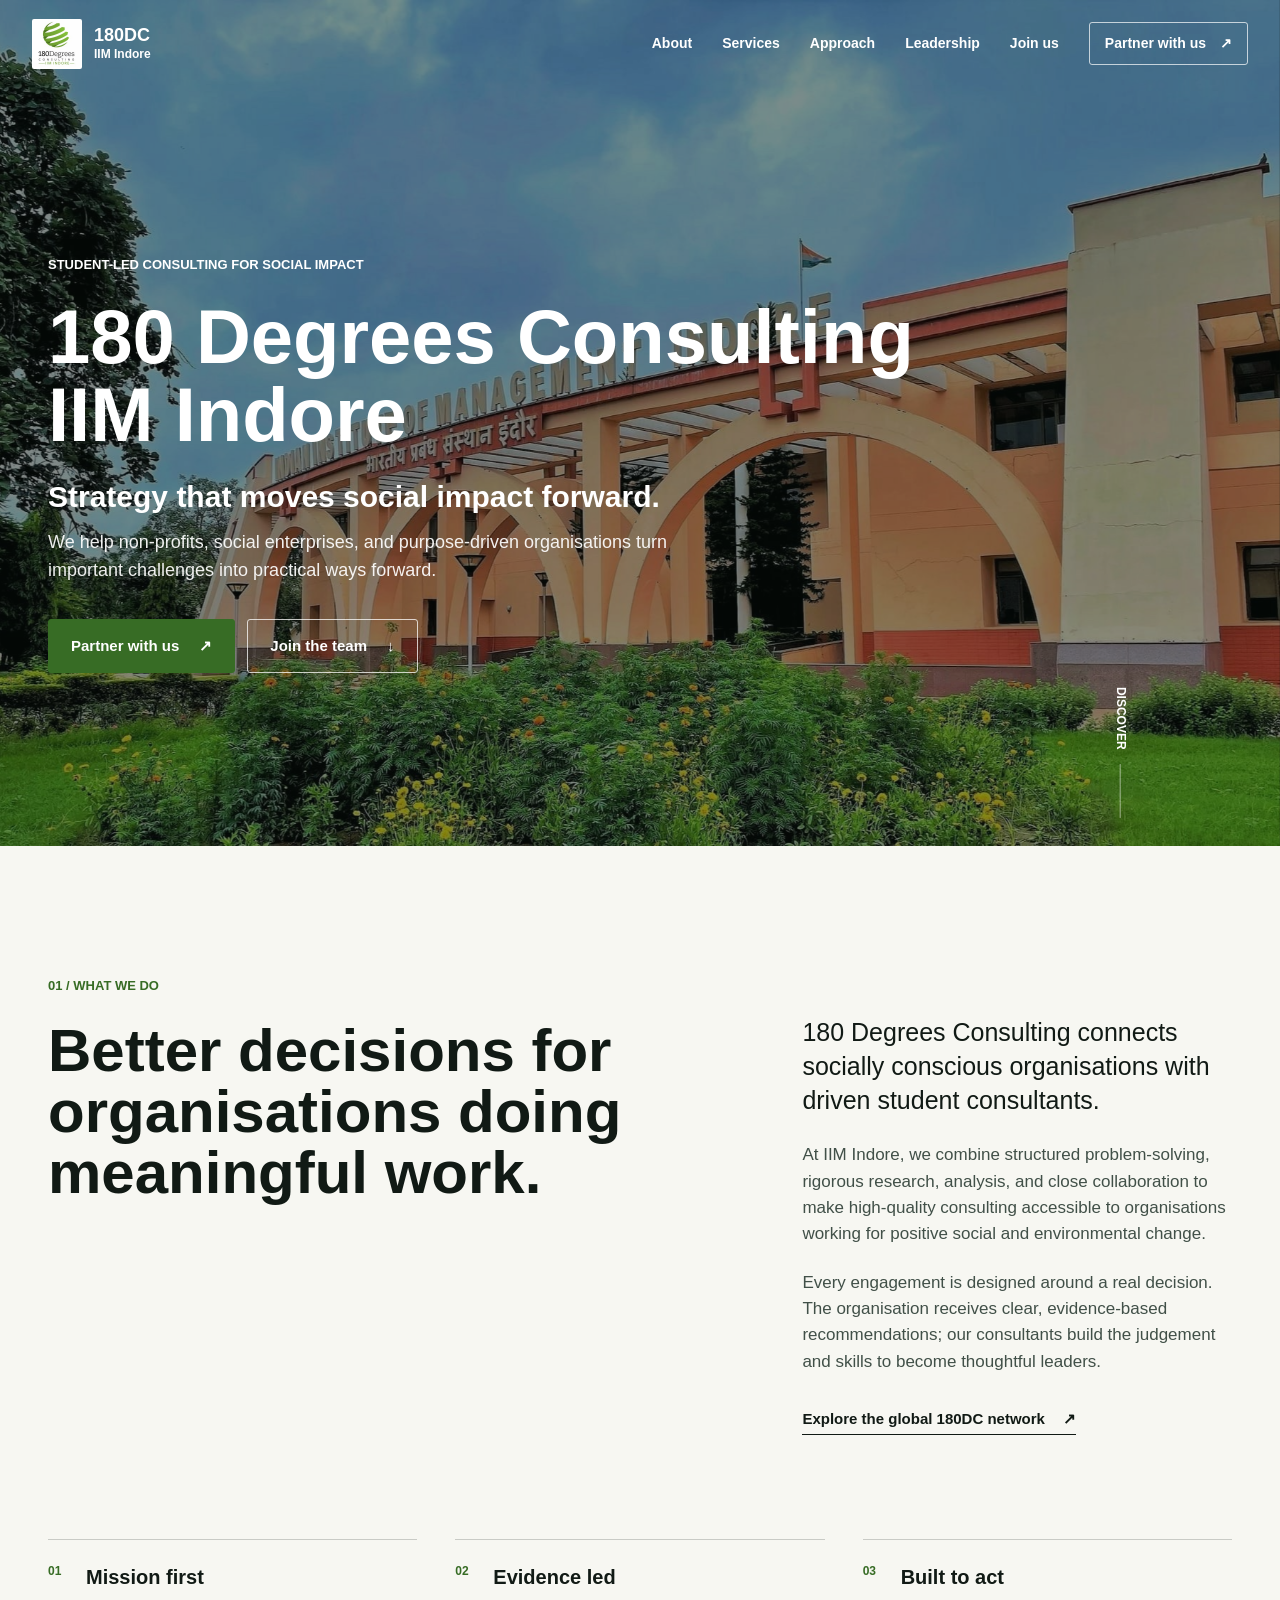
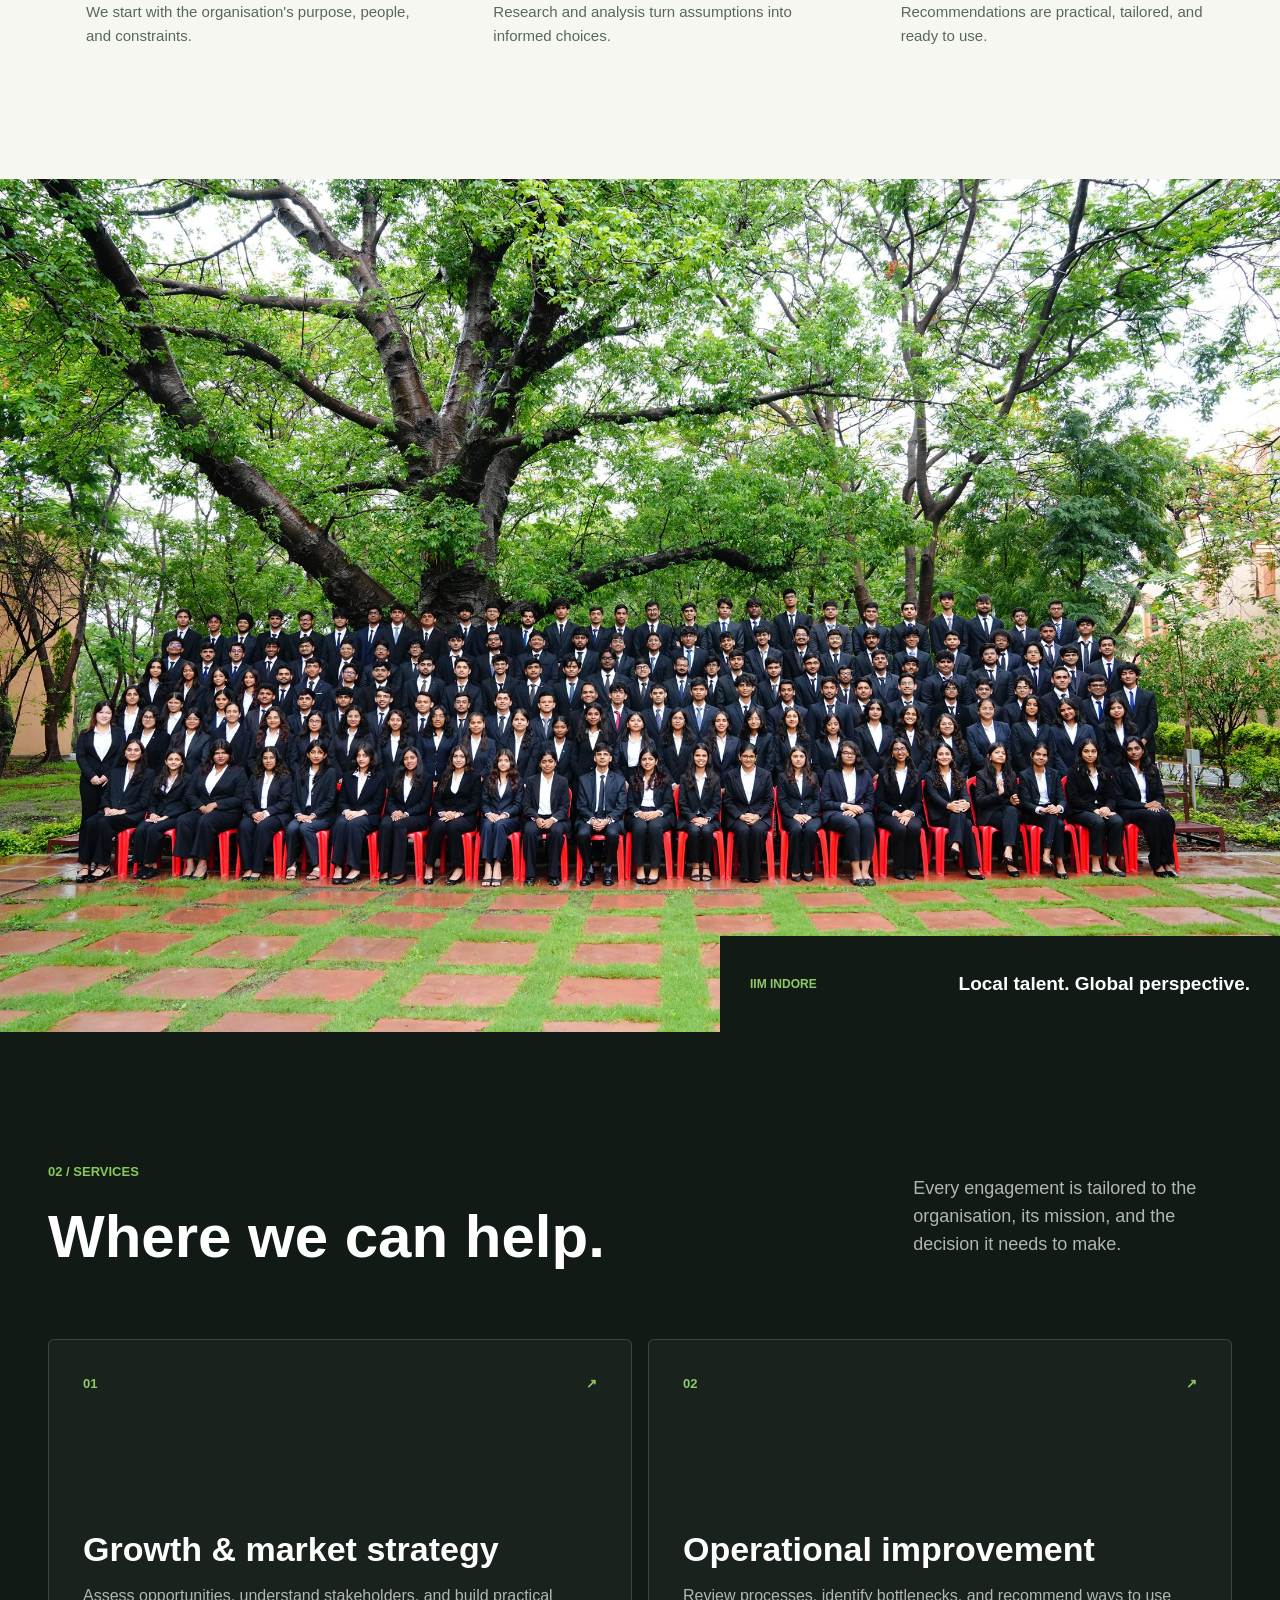
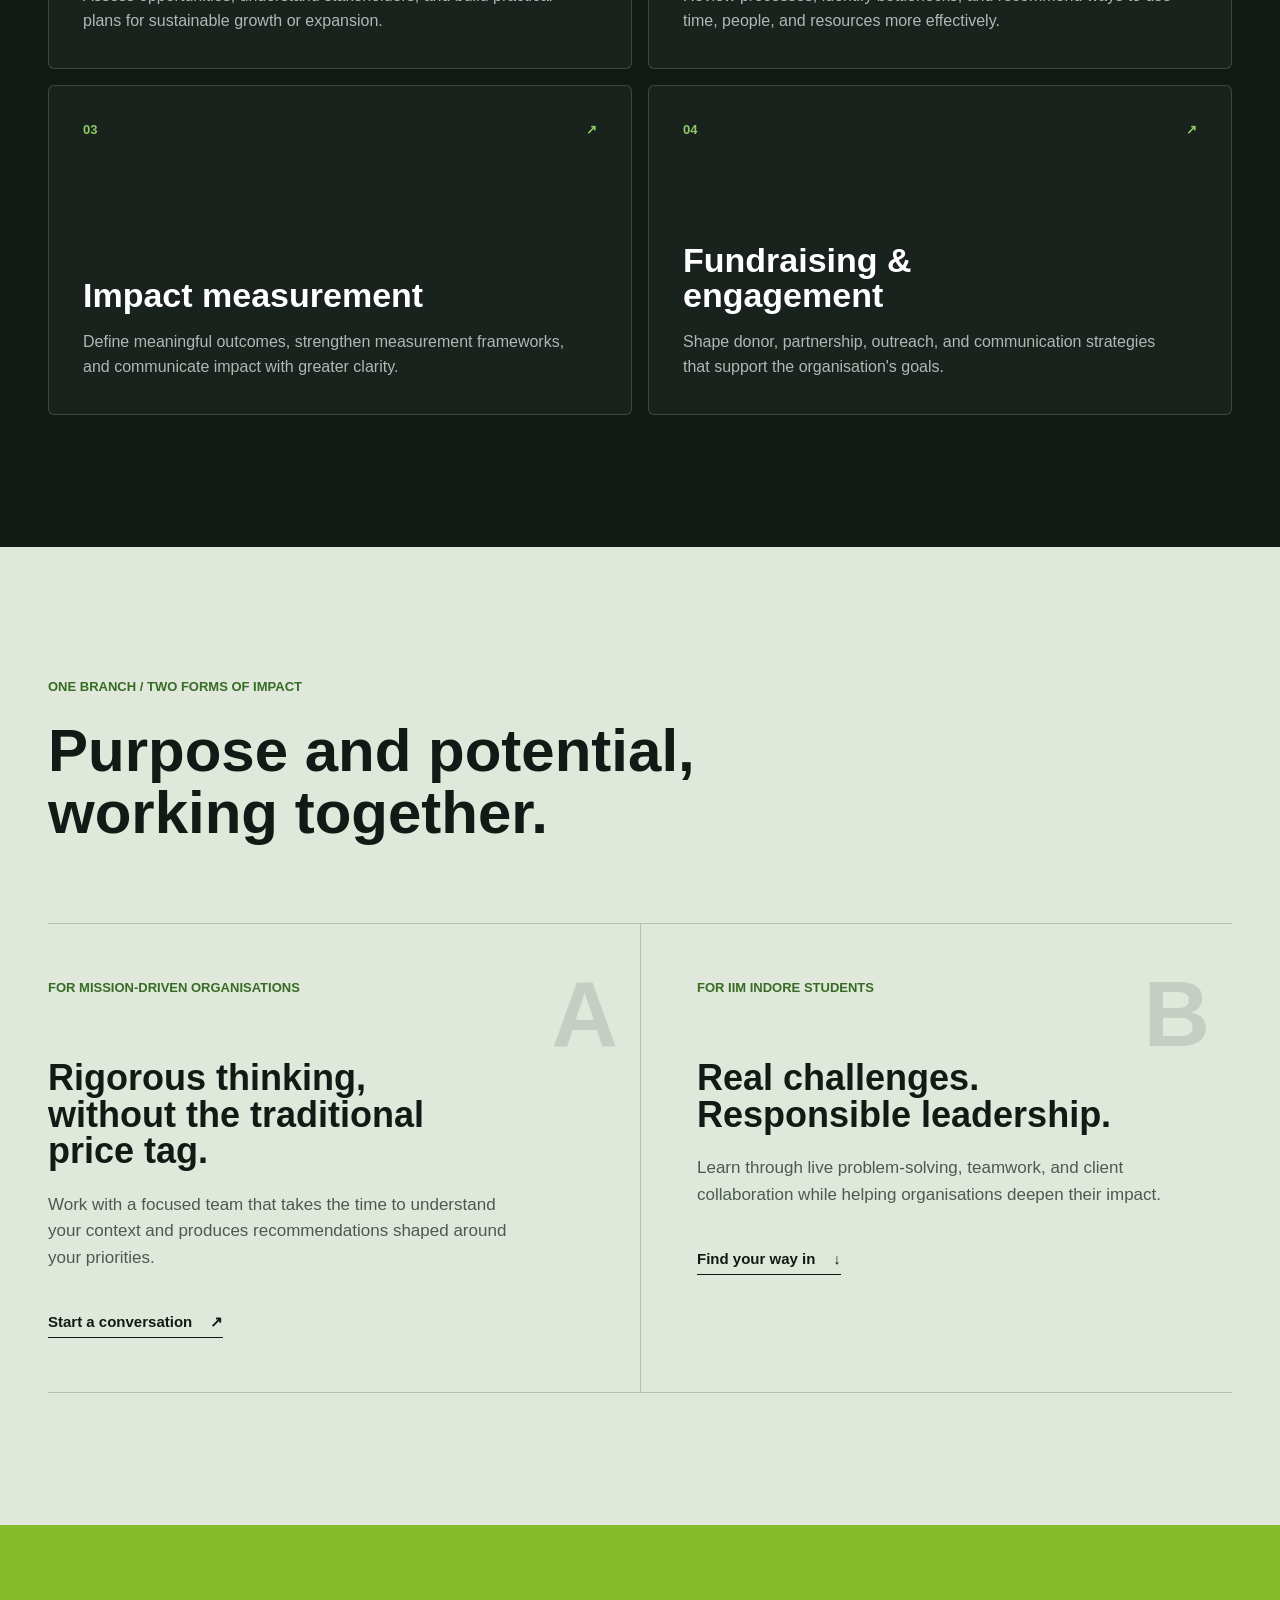
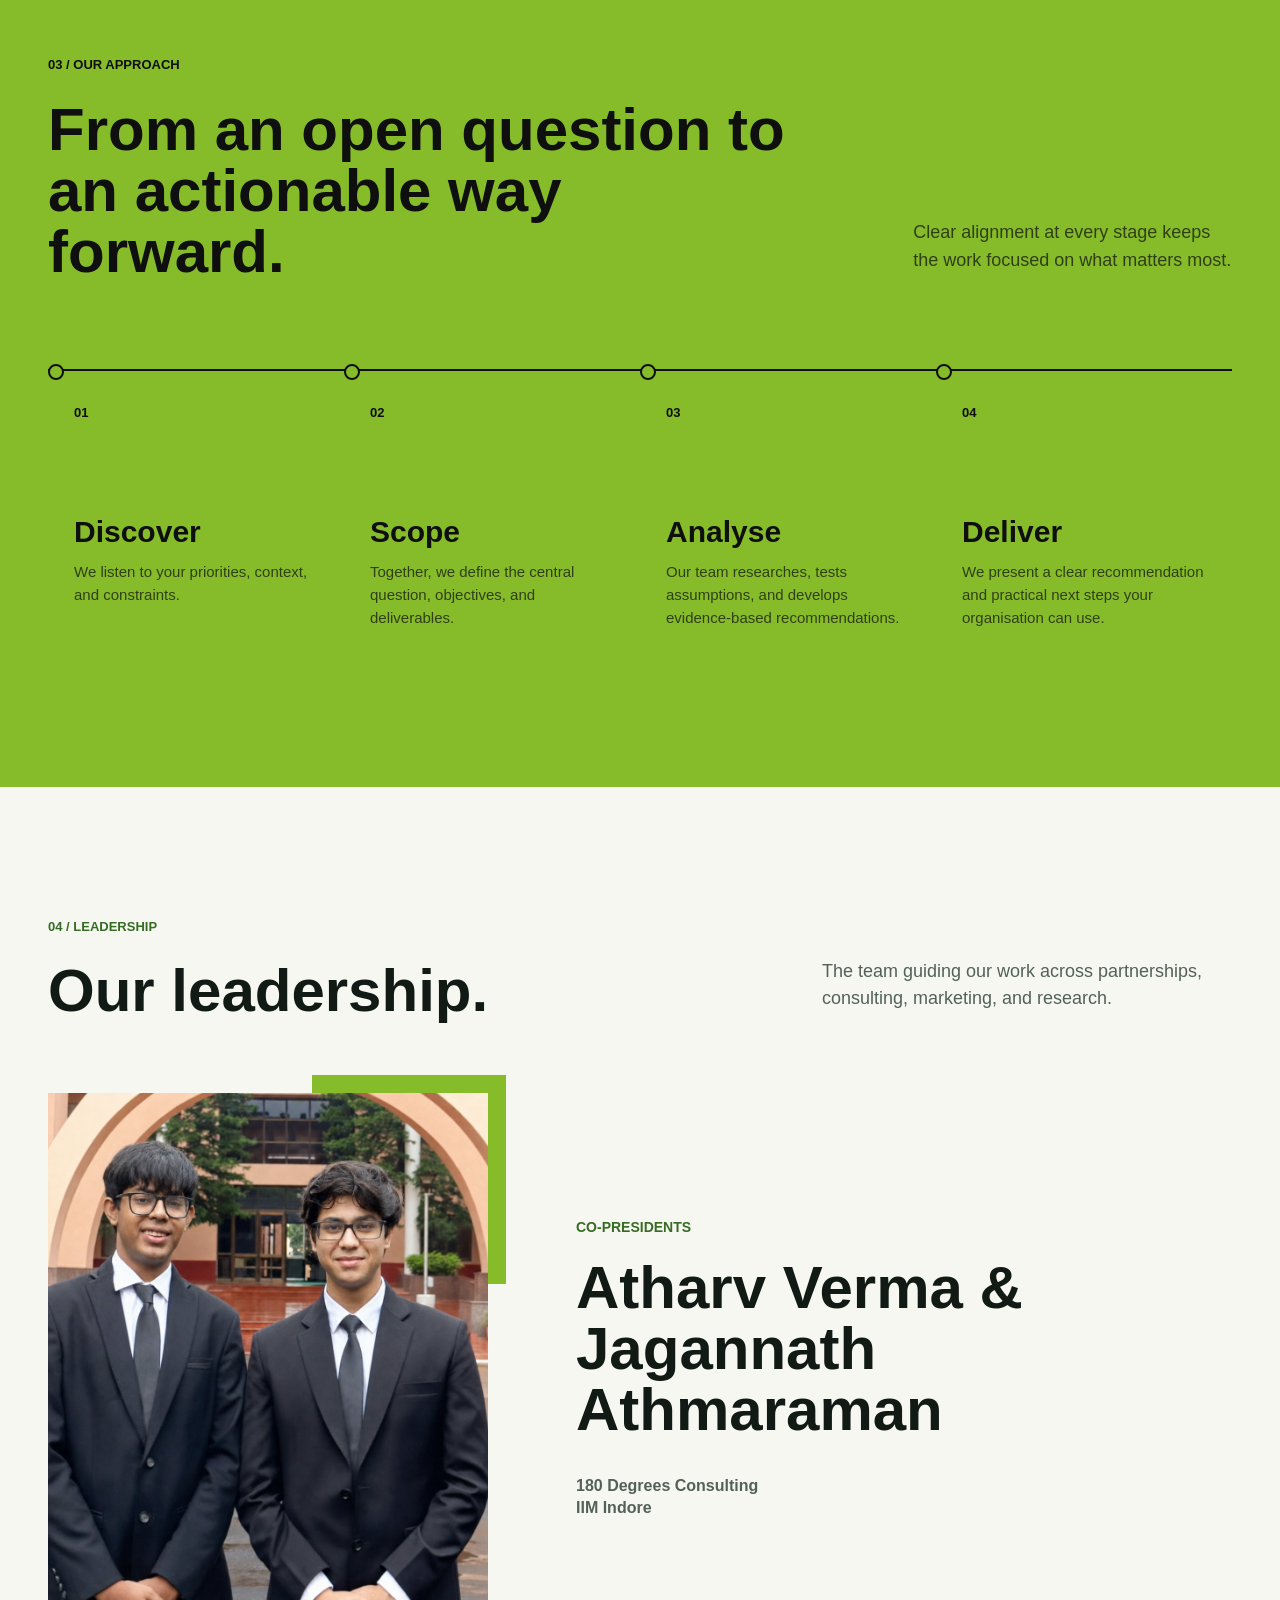
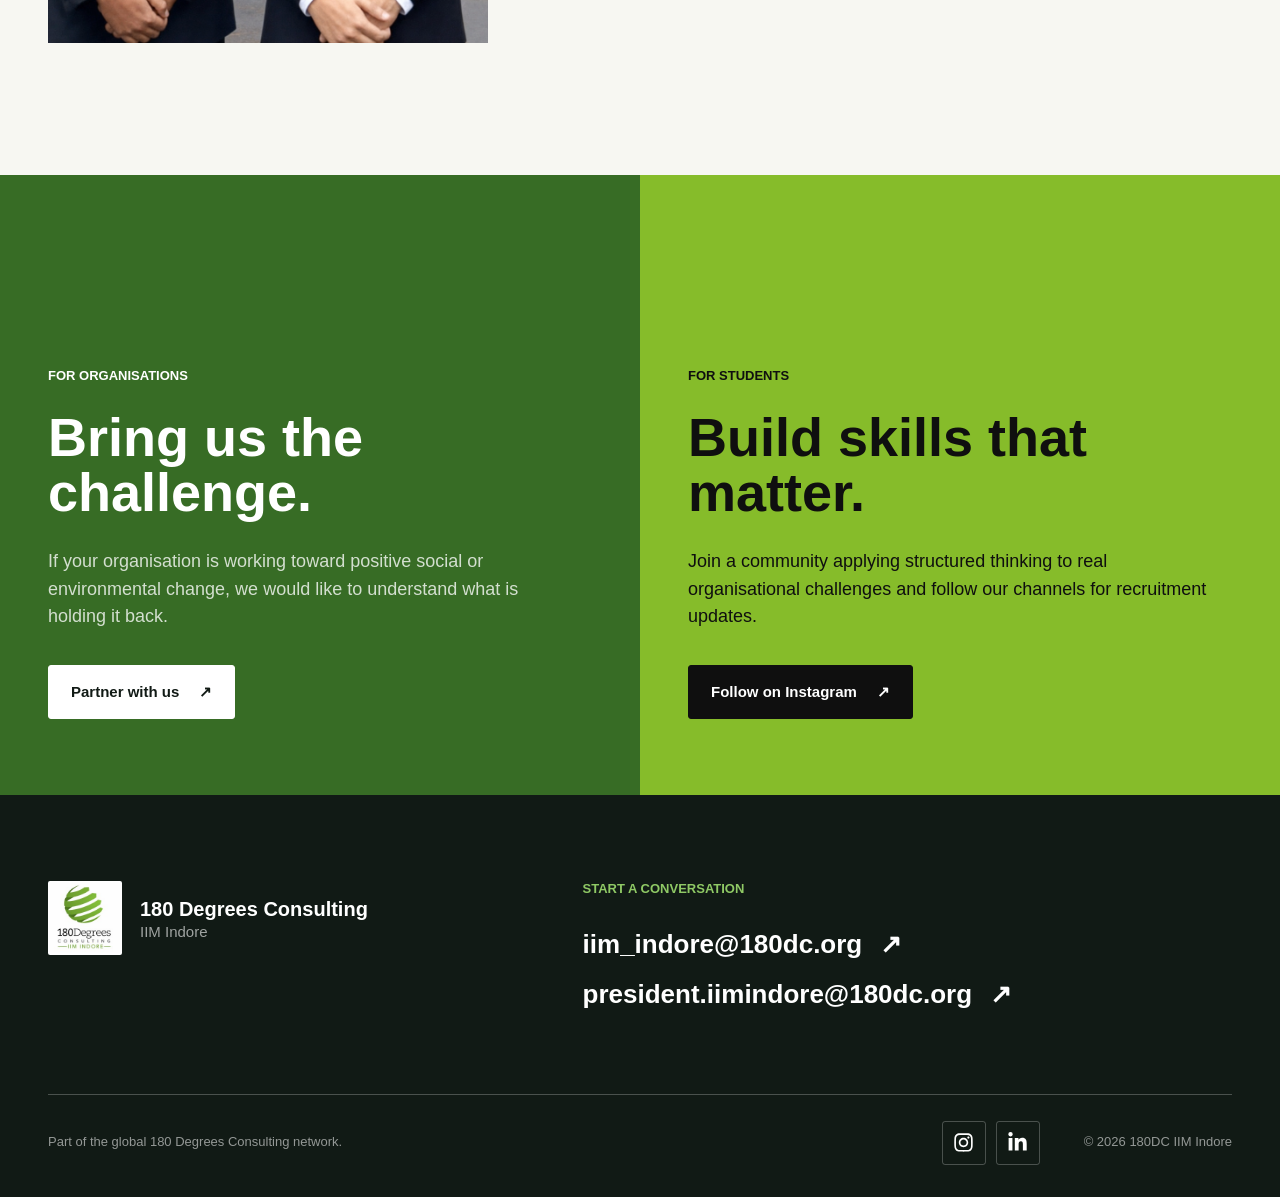
==== commit 0d5dfb50: "Update website" ====
--- a/index.html
+++ b/index.html
@@ -203,27 +203,70 @@
     </section>
 
     <section class="section leadership" id="leadership" aria-labelledby="leadership-title">
-      <div class="container leadership-grid">
-        <div class="leadership-image" data-reveal>
-          <img src="assets/co-presidents-enhanced.png" width="1254" height="1254" alt="Co-Presidents Atharv Verma and Jagannath Athmaraman at IIM Indore" loading="lazy">
-        </div>
-        <div class="leadership-copy" data-reveal>
-          <p class="eyebrow">04 / Leadership</p>
-          <h2 id="leadership-title">Meet our<br>Presidents.</h2>
-          <p>Leading the chapter's mission to bring thoughtful, pro bono consulting to organisations creating meaningful change.</p>
-
-          <div class="leader-list" aria-label="Co-Presidents">
-            <div>
-              <span>Co-President</span>
-              <strong>Atharv Verma</strong>
-            </div>
-            <div>
-              <span>Co-President</span>
-              <strong>Jagannath Athmaraman</strong>
-            </div>
-          </div>
-
-          <a class="button button--dark" href="mailto:president.iimindore@180dc.org">Email the Presidents <span aria-hidden="true">↗</span></a>
+      <div class="container">
+        <div class="leadership-heading" data-reveal>
+          <div>
+            <p class="eyebrow">04 / Leadership</p>
+            <h2 id="leadership-title">Our leadership.</h2>
+          </div>
+          <p>The team guiding our work across partnerships, consulting, marketing, and research.</p>
+        </div>
+
+        <div class="leadership-carousel" role="region" aria-roledescription="carousel" aria-labelledby="leadership-title" data-carousel data-reveal>
+          <div class="leadership-carousel__viewport" data-carousel-viewport>
+            <ol class="leadership-carousel__track">
+              <li class="leader-slide is-active" role="group" aria-roledescription="slide" aria-label="1 of 5" data-carousel-slide data-leader-name="Atharv Verma and Jagannath Athmaraman" data-leader-role="Co-Presidents">
+                <figure class="leader-slide__media leader-slide__media--presidents">
+                  <img src="assets/co-presidents-enhanced.png" width="1254" height="1254" alt="Co-Presidents Atharv Verma and Jagannath Athmaraman at IIM Indore" loading="lazy">
+                </figure>
+                <div class="leader-slide__content">
+                  <p class="leader-slide__role">Co-Presidents</p>
+                  <h3>Atharv Verma &amp;<br>Jagannath Athmaraman</h3>
+                  <p class="leader-slide__chapter">180 Degrees Consulting<br>IIM Indore</p>
+                </div>
+              </li>
+              <li class="leader-slide" role="group" aria-roledescription="slide" aria-label="2 of 5" data-carousel-slide data-leader-name="Shrenik Vaidya" data-leader-role="Head of Partnerships">
+                <figure class="leader-slide__media">
+                  <img src="assets/leadership-shrenik-vaidya.jpg" width="1400" height="2100" alt="Portrait of Shrenik Vaidya" loading="lazy">
+                </figure>
+                <div class="leader-slide__content">
+                  <p class="leader-slide__role">Head of Partnerships</p>
+                  <h3>Shrenik Vaidya</h3>
+                  <p class="leader-slide__chapter">180 Degrees Consulting<br>IIM Indore</p>
+                </div>
+              </li>
+              <li class="leader-slide" role="group" aria-roledescription="slide" aria-label="3 of 5" data-carousel-slide data-leader-name="Diya Choudhary" data-leader-role="Head of Consulting">
+                <figure class="leader-slide__media">
+                  <img src="assets/leadership-diya-choudhary.jpg" width="1400" height="2100" alt="Portrait of Diya Choudhary" loading="lazy">
+                </figure>
+                <div class="leader-slide__content">
+                  <p class="leader-slide__role">Head of Consulting</p>
+                  <h3>Diya Choudhary</h3>
+                  <p class="leader-slide__chapter">180 Degrees Consulting<br>IIM Indore</p>
+                </div>
+              </li>
+              <li class="leader-slide" role="group" aria-roledescription="slide" aria-label="4 of 5" data-carousel-slide data-leader-name="Prahith M V" data-leader-role="Head of Marketing">
+                <figure class="leader-slide__media leader-slide__media--prahith">
+                  <img src="assets/leadership-prahith-m-v.jpg" width="796" height="1116" alt="Portrait of Prahith M V" loading="lazy">
+                </figure>
+                <div class="leader-slide__content">
+                  <p class="leader-slide__role">Head of Marketing</p>
+                  <h3>Prahith M V</h3>
+                  <p class="leader-slide__chapter">180 Degrees Consulting<br>IIM Indore</p>
+                </div>
+              </li>
+              <li class="leader-slide" role="group" aria-roledescription="slide" aria-label="5 of 5" data-carousel-slide data-leader-name="Aditya Kannojia" data-leader-role="Head of Research &amp; Development">
+                <figure class="leader-slide__media leader-slide__media--aditya">
+                  <img src="assets/leadership-aditya-kannojia.jpg" width="400" height="400" alt="Portrait of Aditya Kannojia" loading="lazy">
+                </figure>
+                <div class="leader-slide__content">
+                  <p class="leader-slide__role">Head of Research &amp; Development</p>
+                  <h3>Aditya Kannojia</h3>
+                  <p class="leader-slide__chapter">180 Degrees Consulting<br>IIM Indore</p>
+                </div>
+              </li>
+            </ol>
+          </div>
         </div>
       </div>
     </section>
--- a/styles.css
+++ b/styles.css
@@ -747,71 +747,129 @@
   background: var(--paper);
 }
 
-.leadership-grid {
+.leadership-heading {
   display: grid;
-  grid-template-columns: minmax(0, 0.92fr) minmax(420px, 0.8fr);
-  gap: 100px;
+  grid-template-columns: minmax(0, 1.1fr) minmax(320px, 0.65fr);
+  gap: 80px;
+  align-items: end;
+}
+
+.leadership-heading > p {
+  max-width: 520px;
+  margin: 0 0 8px;
+  color: #536158;
+  font-size: 18px;
+}
+
+.leadership-carousel {
+  min-width: 0;
+  margin-top: 72px;
+}
+
+.leadership-carousel__viewport,
+.leadership-carousel__track,
+.leader-slide,
+.leader-slide__content {
+  min-width: 0;
+}
+
+.leadership-carousel__viewport {
+  touch-action: pan-y;
+}
+
+.leadership-carousel__track {
+  margin: 0;
+  padding: 0;
+  list-style: none;
+}
+
+.leader-slide {
+  display: grid;
+  grid-template-columns: minmax(280px, 440px) minmax(0, 1fr);
+  gap: 88px;
   align-items: center;
 }
 
-.leadership-image {
+.leader-slide + .leader-slide {
+  margin-top: 96px;
+  padding-top: 96px;
+  border-top: 1px solid var(--line);
+}
+
+.leadership-carousel.is-ready .leader-slide + .leader-slide {
+  margin-top: 0;
+  padding-top: 0;
+  border-top: 0;
+}
+
+.leader-slide[hidden] {
+  display: none;
+}
+
+.leader-slide__media {
   position: relative;
   width: 100%;
-  max-width: 540px;
-  justify-self: center;
-}
-
-.leadership-image::before {
+  max-width: 440px;
+  aspect-ratio: 4 / 5;
+  margin: 0;
+}
+
+.leader-slide__media::before {
   position: absolute;
-  z-index: 0;
-  top: -22px;
-  right: -22px;
-  width: 42%;
-  height: 42%;
-  background: var(--green);
+  top: -18px;
+  right: -18px;
+  width: 44%;
+  height: 38%;
+  background: var(--brand-green);
   content: "";
 }
 
-.leadership-image img {
+.leader-slide__media img {
   position: relative;
   z-index: 1;
   width: 100%;
-  aspect-ratio: 1;
+  height: 100%;
   object-fit: cover;
-}
-
-.leadership-copy h2 {
-  margin-bottom: 30px;
-}
-
-.leadership-copy > p:not(.eyebrow) {
-  max-width: 540px;
-  color: #536158;
-}
-
-.leader-list {
-  margin: 46px 0 38px;
-  border-top: 1px solid var(--line);
-}
-
-.leader-list div {
-  display: grid;
-  grid-template-columns: 130px 1fr;
-  gap: 20px;
-  align-items: center;
-  padding: 19px 0;
-  border-bottom: 1px solid var(--line);
-}
-
-.leader-list span {
+  object-position: 50% 50%;
+}
+
+.leader-slide__media--prahith img {
+  object-position: 50% 28%;
+}
+
+.leader-slide__media--presidents img {
+  object-position: 50% 50%;
+}
+
+.leader-slide__media--aditya img {
+  object-position: 52% 50%;
+}
+
+.leader-slide__role {
+  margin: 0 0 18px;
   color: var(--green-dark);
-  font-size: 12px;
+  font-size: 14px;
   font-weight: 750;
   text-transform: uppercase;
 }
 
-.leader-list strong {
-  font-size: 20px;
+.leader-slide h3 {
+  max-width: 680px;
+  margin-bottom: 34px;
+  font-size: 60px;
+  overflow-wrap: anywhere;
+}
+
+.leader-slide__chapter {
+  margin: 0;
+  color: #536158;
+  font-size: 16px;
+  font-weight: 650;
+  line-height: 1.4;
+}
+
+.leadership-carousel.is-ready .leader-slide.is-active {
+  animation: leader-swap 420ms cubic-bezier(0.22, 1, 0.36, 1);
 }
 
 .pathways {
@@ -992,6 +1050,17 @@
   50%, 100% { transform: translateX(100%); }
 }
 
+@keyframes leader-swap {
+  from {
+    opacity: 0;
+    transform: translateX(18px);
+  }
+  to {
+    opacity: 1;
+    transform: translateX(0);
+  }
+}
+
 @media (max-width: 1080px) {
   .container {
     width: min(calc(100% - 64px), var(--container));
@@ -1009,8 +1078,11 @@
     font-size: 52px;
   }
 
-  .about-grid,
-  .leadership-grid {
+  .about-grid {
+    gap: 64px;
+  }
+
+  .leader-slide {
     gap: 64px;
   }
 
@@ -1023,6 +1095,27 @@
     min-height: 560px;
     padding: 64px 40px;
   }
+}
+
+@media (max-width: 900px) {
+  .leadership-carousel {
+    max-width: 680px;
+  }
+
+  .leader-slide {
+    grid-template-columns: 1fr;
+    gap: 42px;
+  }
+
+  .leader-slide__media {
+    max-width: 500px;
+  }
+
+  .leader-slide__media::before {
+    top: -14px;
+    right: -14px;
+  }
+
 }
 
 @media (max-width: 820px) {
@@ -1179,14 +1272,14 @@
 
   .about-grid,
   .section-heading--split,
-  .leadership-grid,
+  .leadership-heading,
   .footer-main {
     grid-template-columns: 1fr;
   }
 
   .about-grid,
   .section-heading--split,
-  .leadership-grid {
+  .leadership-heading {
     gap: 42px;
   }
 
@@ -1233,15 +1326,6 @@
     right: 12px;
   }
 
-  .leadership-grid {
-    max-width: 620px;
-  }
-
-  .leadership-image::before {
-    top: -14px;
-    right: -14px;
-  }
-
   .pathways {
     grid-template-columns: 1fr;
   }
@@ -1379,9 +1463,17 @@
     margin-top: 62px;
   }
 
-  .leader-list div {
-    grid-template-columns: 1fr;
-    gap: 4px;
+  .leadership-heading > p {
+    font-size: 16px;
+  }
+
+  .leadership-carousel {
+    margin-top: 56px;
+  }
+
+  .leader-slide h3 {
+    margin-bottom: 26px;
+    font-size: 44px;
   }
 
   .pathway {
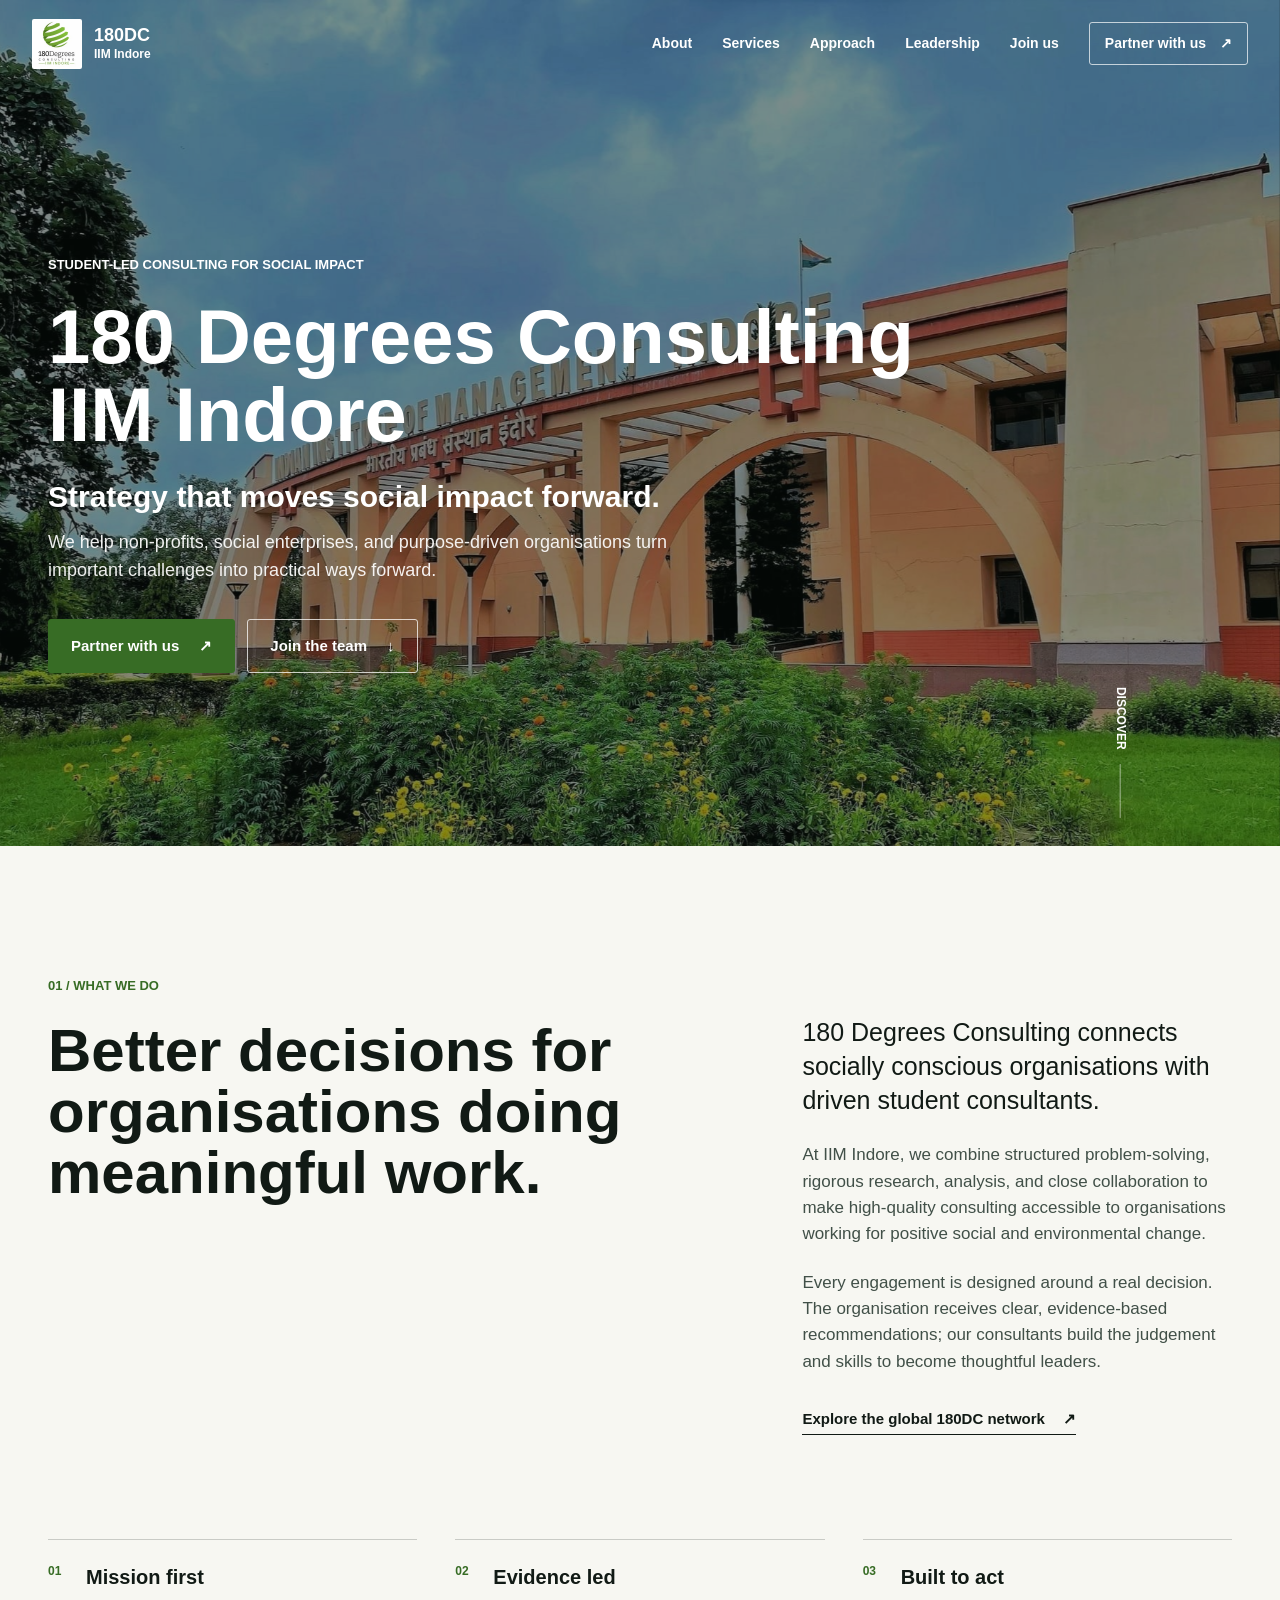
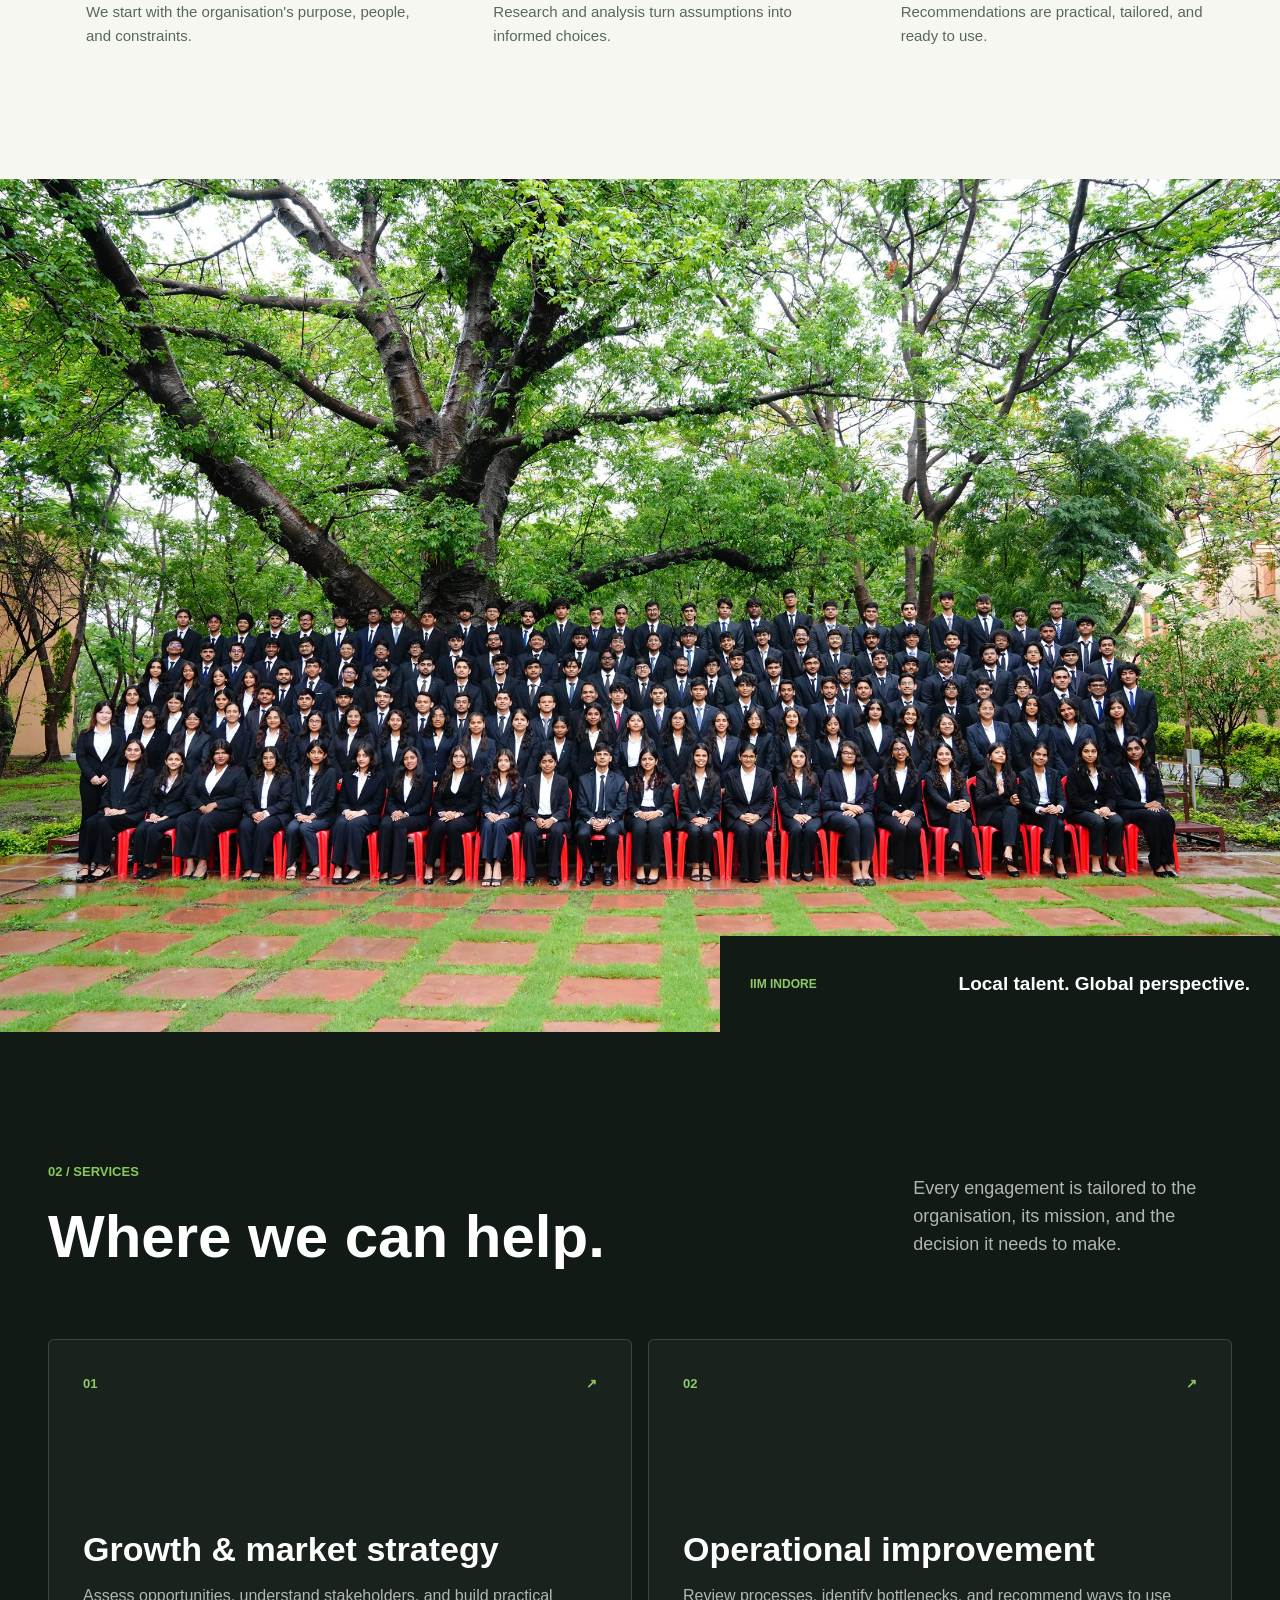
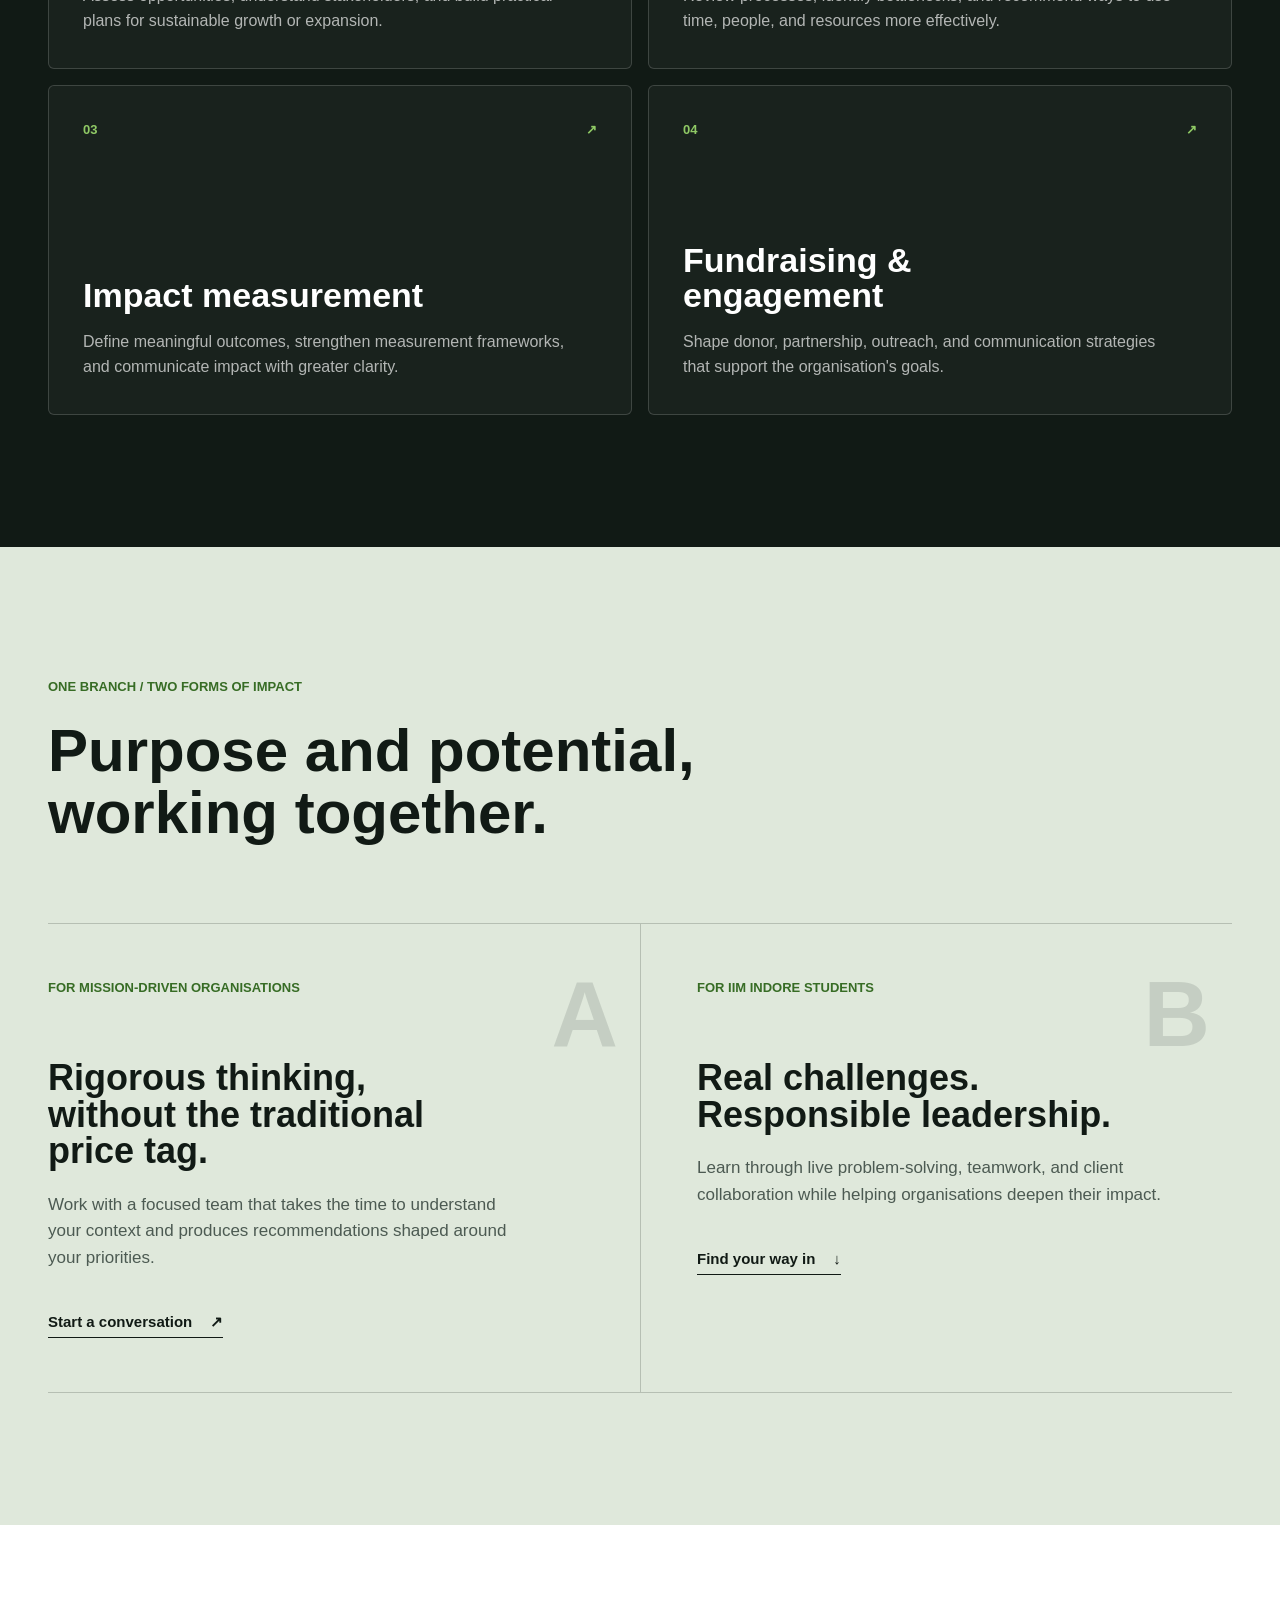
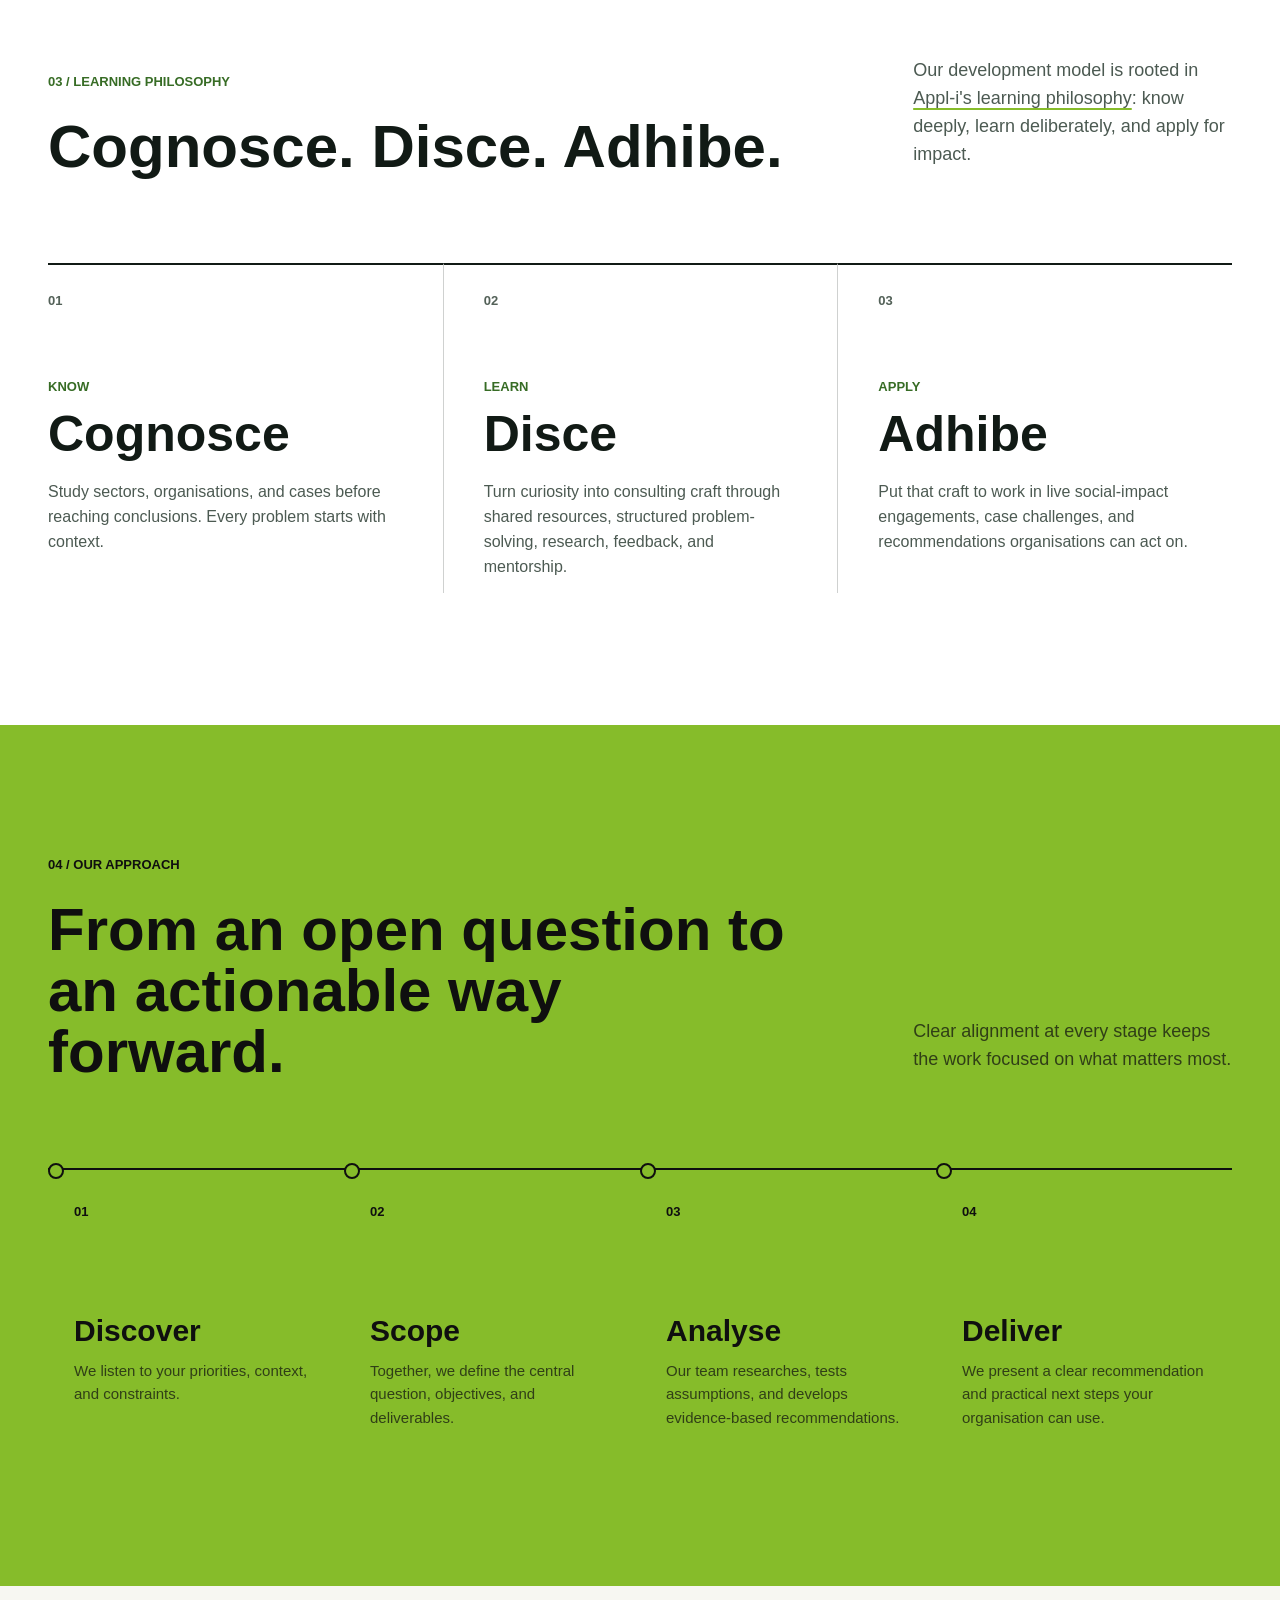
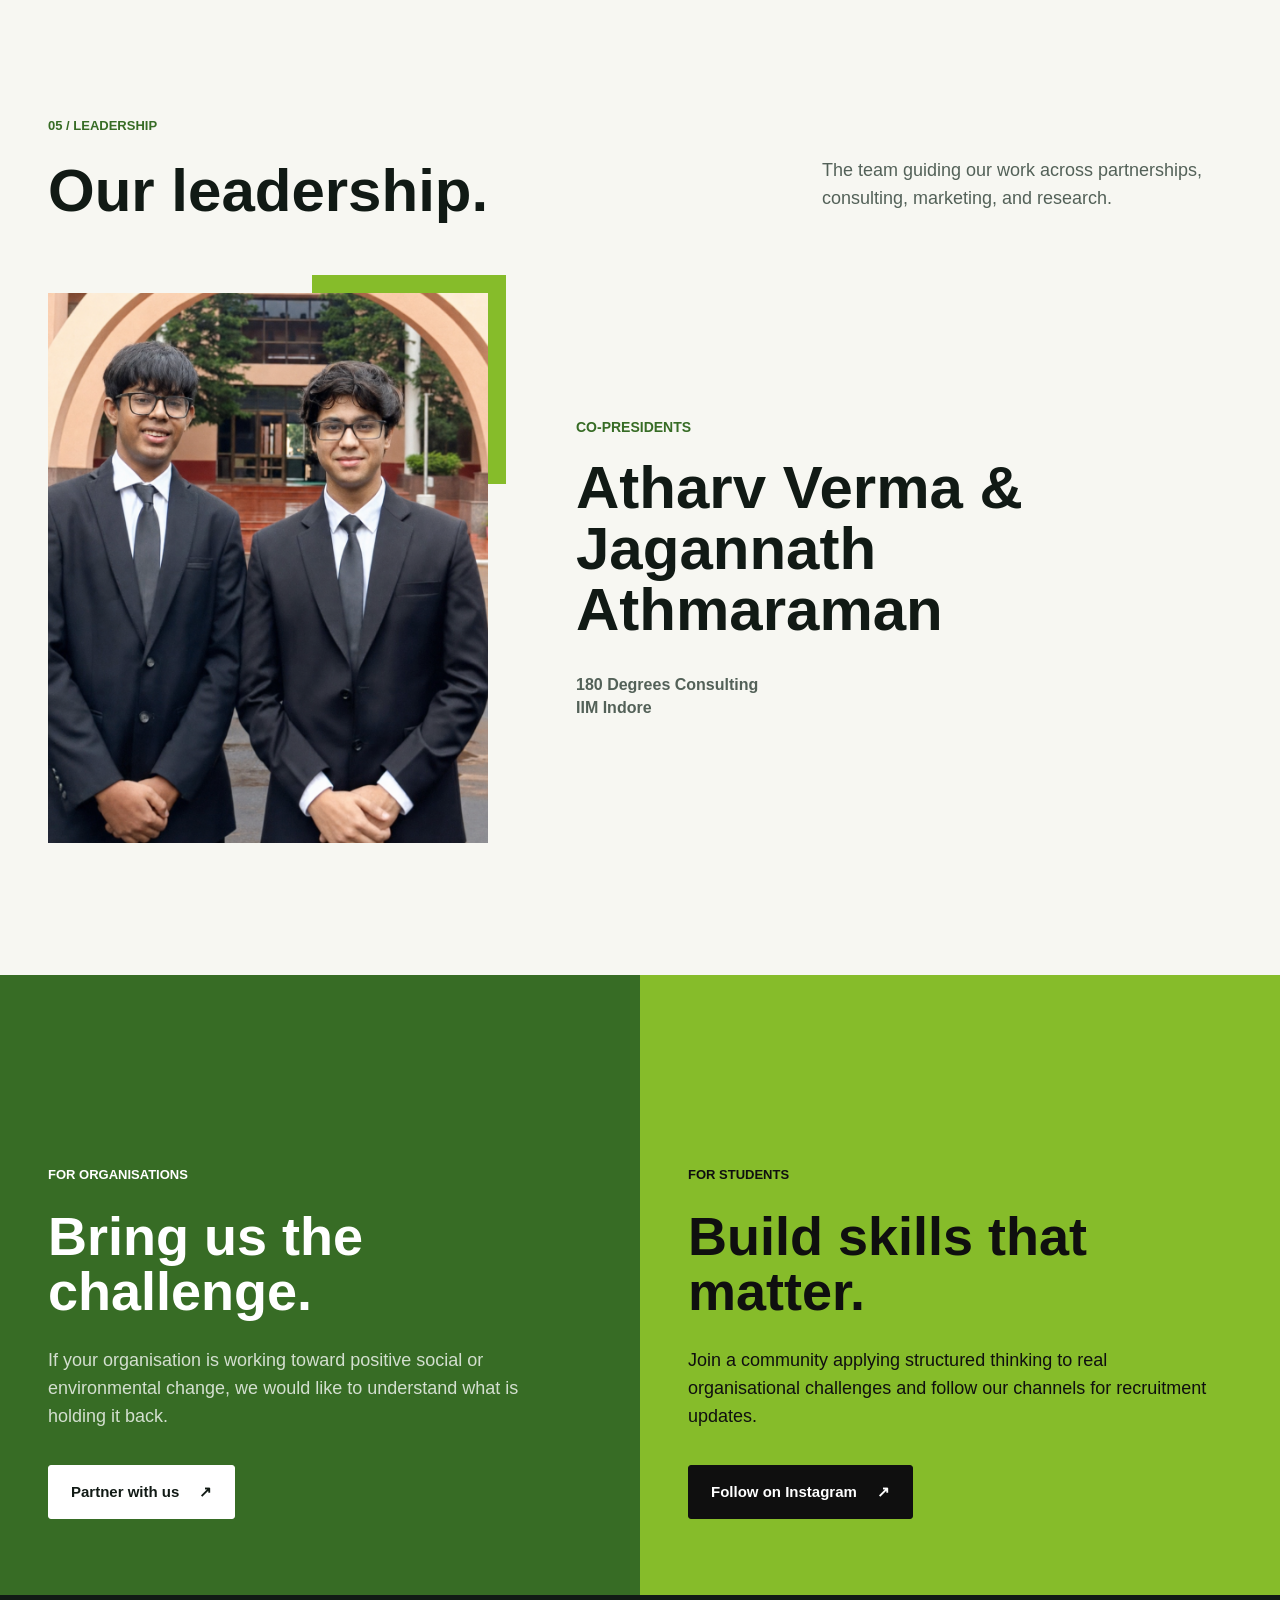
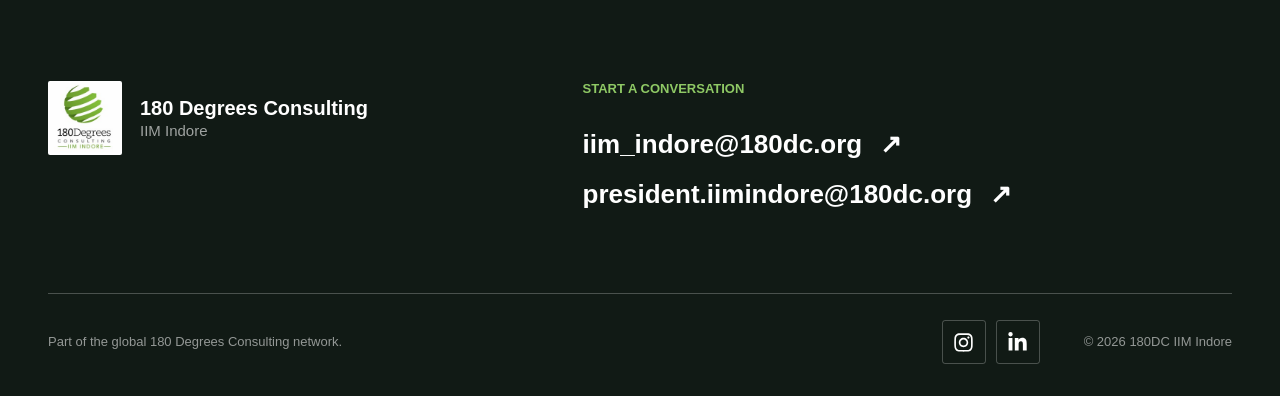
==== commit e12221c1: "Update website" ====
--- a/index.html
+++ b/index.html
@@ -169,10 +169,41 @@
       </div>
     </section>
 
+    <section class="section learning-framework" id="learning" aria-labelledby="learning-title">
+      <div class="container section-heading section-heading--split learning-framework__heading">
+        <div data-reveal>
+          <p class="eyebrow">03 / Learning philosophy</p>
+          <h2 id="learning-title">Cognosce. Disce. Adhibe.</h2>
+        </div>
+        <p data-reveal>Our development model is rooted in <a href="https://app.notion.com/p/Appl-i-IPM-Consulting-Club-ef65987c23de45729cd8a6deb0ac4842" target="_blank" rel="noreferrer">Appl-i's learning philosophy</a>: know deeply, learn deliberately, and apply for impact.</p>
+      </div>
+
+      <ol class="container learning-pillars">
+        <li data-reveal>
+          <span class="learning-pillars__number">01</span>
+          <p class="learning-pillars__gloss">Know</p>
+          <h3>Cognosce</h3>
+          <p>Study sectors, organisations, and cases before reaching conclusions. Every problem starts with context.</p>
+        </li>
+        <li data-reveal>
+          <span class="learning-pillars__number">02</span>
+          <p class="learning-pillars__gloss">Learn</p>
+          <h3>Disce</h3>
+          <p>Turn curiosity into consulting craft through shared resources, structured problem-solving, research, feedback, and mentorship.</p>
+        </li>
+        <li data-reveal>
+          <span class="learning-pillars__number">03</span>
+          <p class="learning-pillars__gloss">Apply</p>
+          <h3>Adhibe</h3>
+          <p>Put that craft to work in live social-impact engagements, case challenges, and recommendations organisations can act on.</p>
+        </li>
+      </ol>
+    </section>
+
     <section class="section section--brand" id="approach" aria-labelledby="approach-title">
       <div class="container section-heading section-heading--split">
         <div data-reveal>
-          <p class="eyebrow">03 / Our approach</p>
+          <p class="eyebrow">04 / Our approach</p>
           <h2 id="approach-title">From an open question to an actionable way forward.</h2>
         </div>
         <p data-reveal>Clear alignment at every stage keeps the work focused on what matters most.</p>
@@ -206,7 +237,7 @@
       <div class="container">
         <div class="leadership-heading" data-reveal>
           <div>
-            <p class="eyebrow">04 / Leadership</p>
+            <p class="eyebrow">05 / Leadership</p>
             <h2 id="leadership-title">Our leadership.</h2>
           </div>
           <p>The team guiding our work across partnerships, consulting, marketing, and research.</p>
--- a/styles.css
+++ b/styles.css
@@ -686,6 +686,76 @@
   margin-top: 22px;
 }
 
+.learning-framework {
+  background: var(--white);
+}
+
+.learning-framework__heading > p {
+  color: #4c5a52;
+}
+
+.learning-framework__heading a {
+  text-decoration-color: var(--brand-green);
+  text-decoration-thickness: 2px;
+  text-underline-offset: 4px;
+}
+
+.learning-pillars {
+  display: grid;
+  grid-template-columns: repeat(3, minmax(0, 1fr));
+  margin-top: 86px;
+  margin-bottom: 0;
+  padding-left: 0;
+  list-style: none;
+}
+
+.learning-pillars li {
+  min-width: 0;
+  min-height: 330px;
+  padding: 26px 40px 0;
+  border-top: 2px solid var(--ink);
+}
+
+.learning-pillars li:first-child {
+  padding-left: 0;
+}
+
+.learning-pillars li + li {
+  border-left: 1px solid var(--line);
+}
+
+.learning-pillars li:last-child {
+  padding-right: 0;
+}
+
+.learning-pillars__number {
+  display: block;
+  margin-bottom: 66px;
+  color: #536158;
+  font-size: 13px;
+  font-weight: 750;
+}
+
+.learning-pillars__gloss {
+  margin: 0 0 12px;
+  color: var(--green-dark);
+  font-size: 13px;
+  font-weight: 750;
+  text-transform: uppercase;
+}
+
+.learning-pillars h3 {
+  margin: 0 0 20px;
+  font-size: 50px;
+}
+
+.learning-pillars li > p:last-child {
+  max-width: 340px;
+  margin: 0;
+  color: #4c5a52;
+  font-size: 16px;
+}
+
 .section--brand .section-heading--split > p {
   color: rgba(15, 15, 15, 0.72);
 }
@@ -796,14 +866,36 @@
   border-top: 1px solid var(--line);
 }
 
+.leadership-carousel.is-ready .leadership-carousel__track {
+  display: grid;
+}
+
+.leadership-carousel.is-ready .leader-slide {
+  grid-area: 1 / 1;
+  z-index: 0;
+  opacity: 0;
+  pointer-events: none;
+  visibility: hidden;
+  transform: translateY(14px);
+  transition:
+    opacity 900ms cubic-bezier(0.22, 1, 0.36, 1),
+    transform 900ms cubic-bezier(0.22, 1, 0.36, 1),
+    visibility 0s linear 900ms;
+}
+
 .leadership-carousel.is-ready .leader-slide + .leader-slide {
   margin-top: 0;
   padding-top: 0;
   border-top: 0;
 }
 
-.leader-slide[hidden] {
-  display: none;
+.leadership-carousel.is-ready .leader-slide.is-active {
+  z-index: 1;
+  opacity: 1;
+  pointer-events: auto;
+  visibility: visible;
+  transform: translateY(0);
+  transition-delay: 0s;
 }
 
 .leader-slide__media {
@@ -866,10 +958,6 @@
   font-size: 16px;
   font-weight: 650;
   line-height: 1.4;
-}
-
-.leadership-carousel.is-ready .leader-slide.is-active {
-  animation: leader-swap 420ms cubic-bezier(0.22, 1, 0.36, 1);
 }
 
 .pathways {
@@ -1050,17 +1138,6 @@
   50%, 100% { transform: translateX(100%); }
 }
 
-@keyframes leader-swap {
-  from {
-    opacity: 0;
-    transform: translateX(18px);
-  }
-  to {
-    opacity: 1;
-    transform: translateX(0);
-  }
-}
-
 @media (max-width: 1080px) {
   .container {
     width: min(calc(100% - 64px), var(--container));
@@ -1098,6 +1175,27 @@
 }
 
 @media (max-width: 900px) {
+  .learning-pillars {
+    grid-template-columns: 1fr;
+    gap: 42px;
+    margin-top: 64px;
+  }
+
+  .learning-pillars li,
+  .learning-pillars li:first-child,
+  .learning-pillars li:last-child {
+    min-height: 0;
+    padding: 28px 0 8px;
+  }
+
+  .learning-pillars li + li {
+    border-left: 0;
+  }
+
+  .learning-pillars__number {
+    margin-bottom: 44px;
+  }
+
   .leadership-carousel {
     max-width: 680px;
   }
@@ -1449,6 +1547,10 @@
     font-size: 31px;
   }
 
+  .learning-pillars h3 {
+    font-size: 40px;
+  }
+
   .process-list {
     grid-template-columns: 1fr;
     gap: 0;
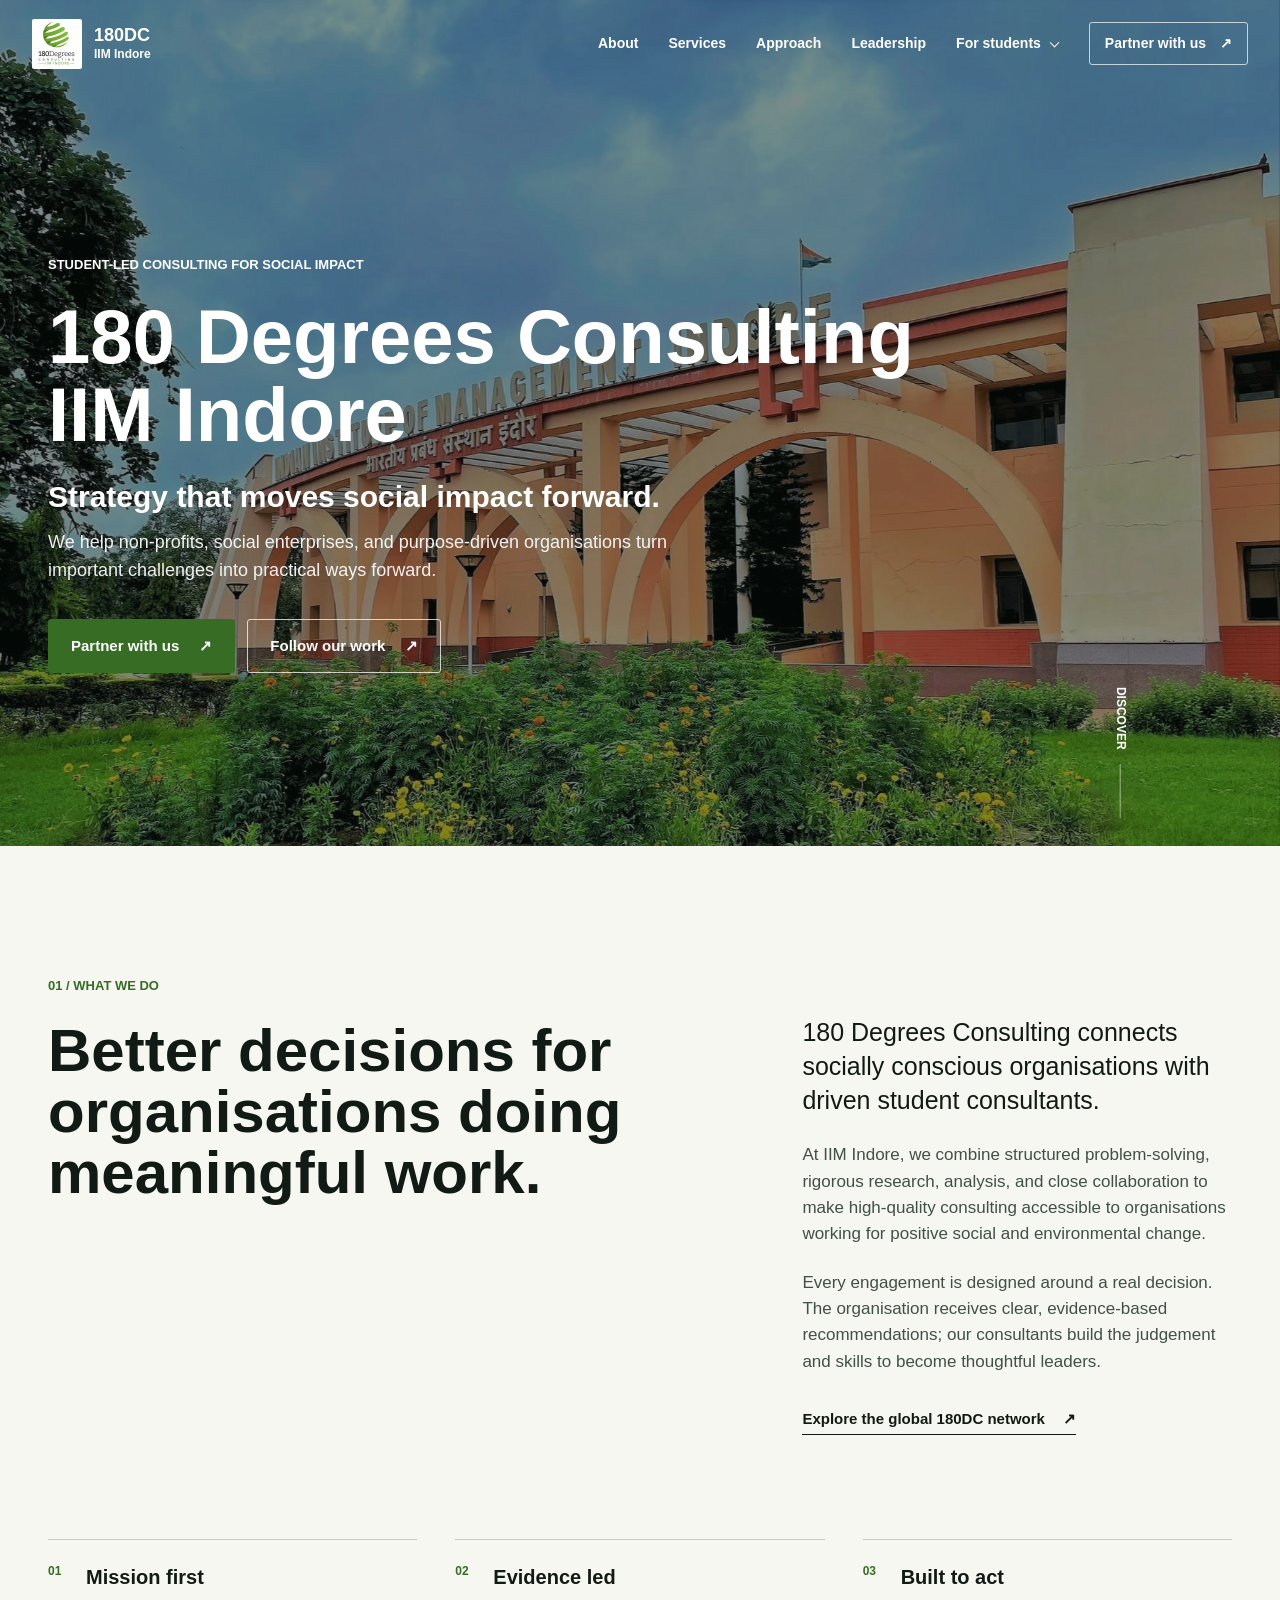
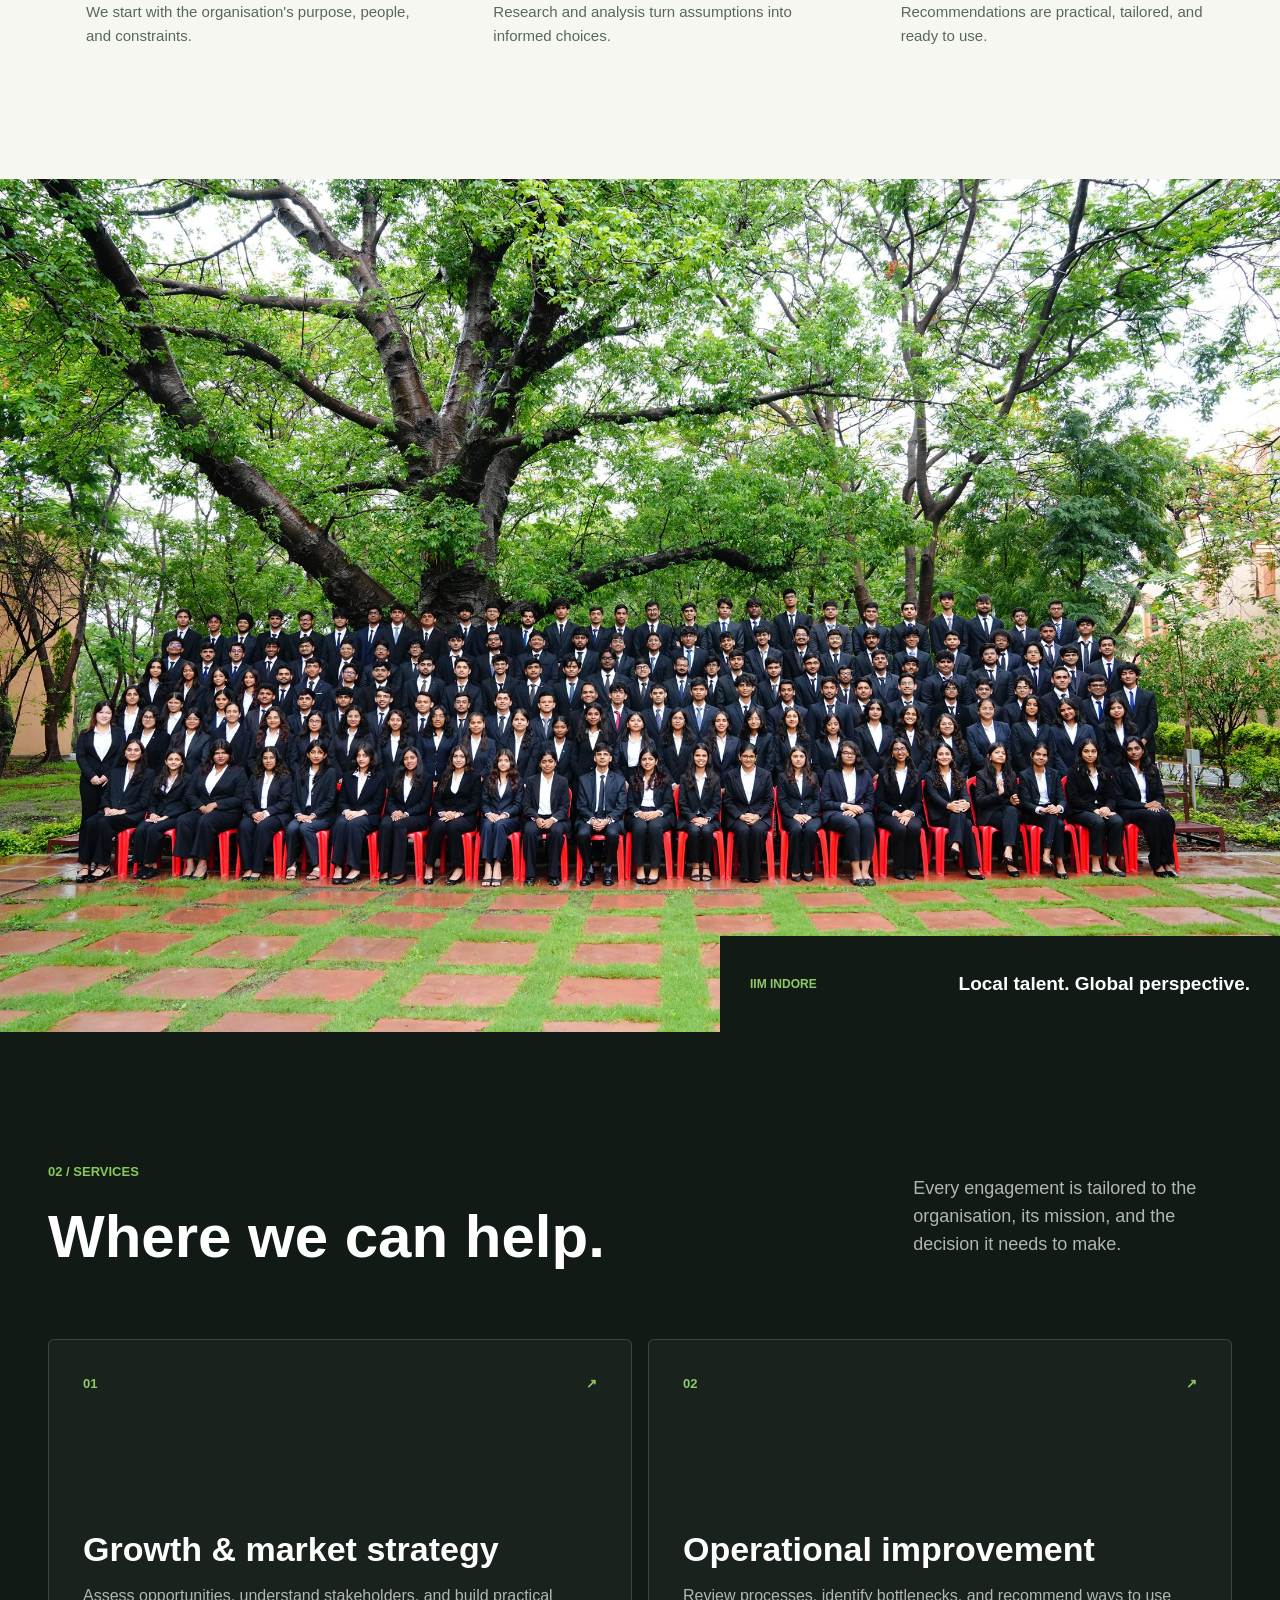
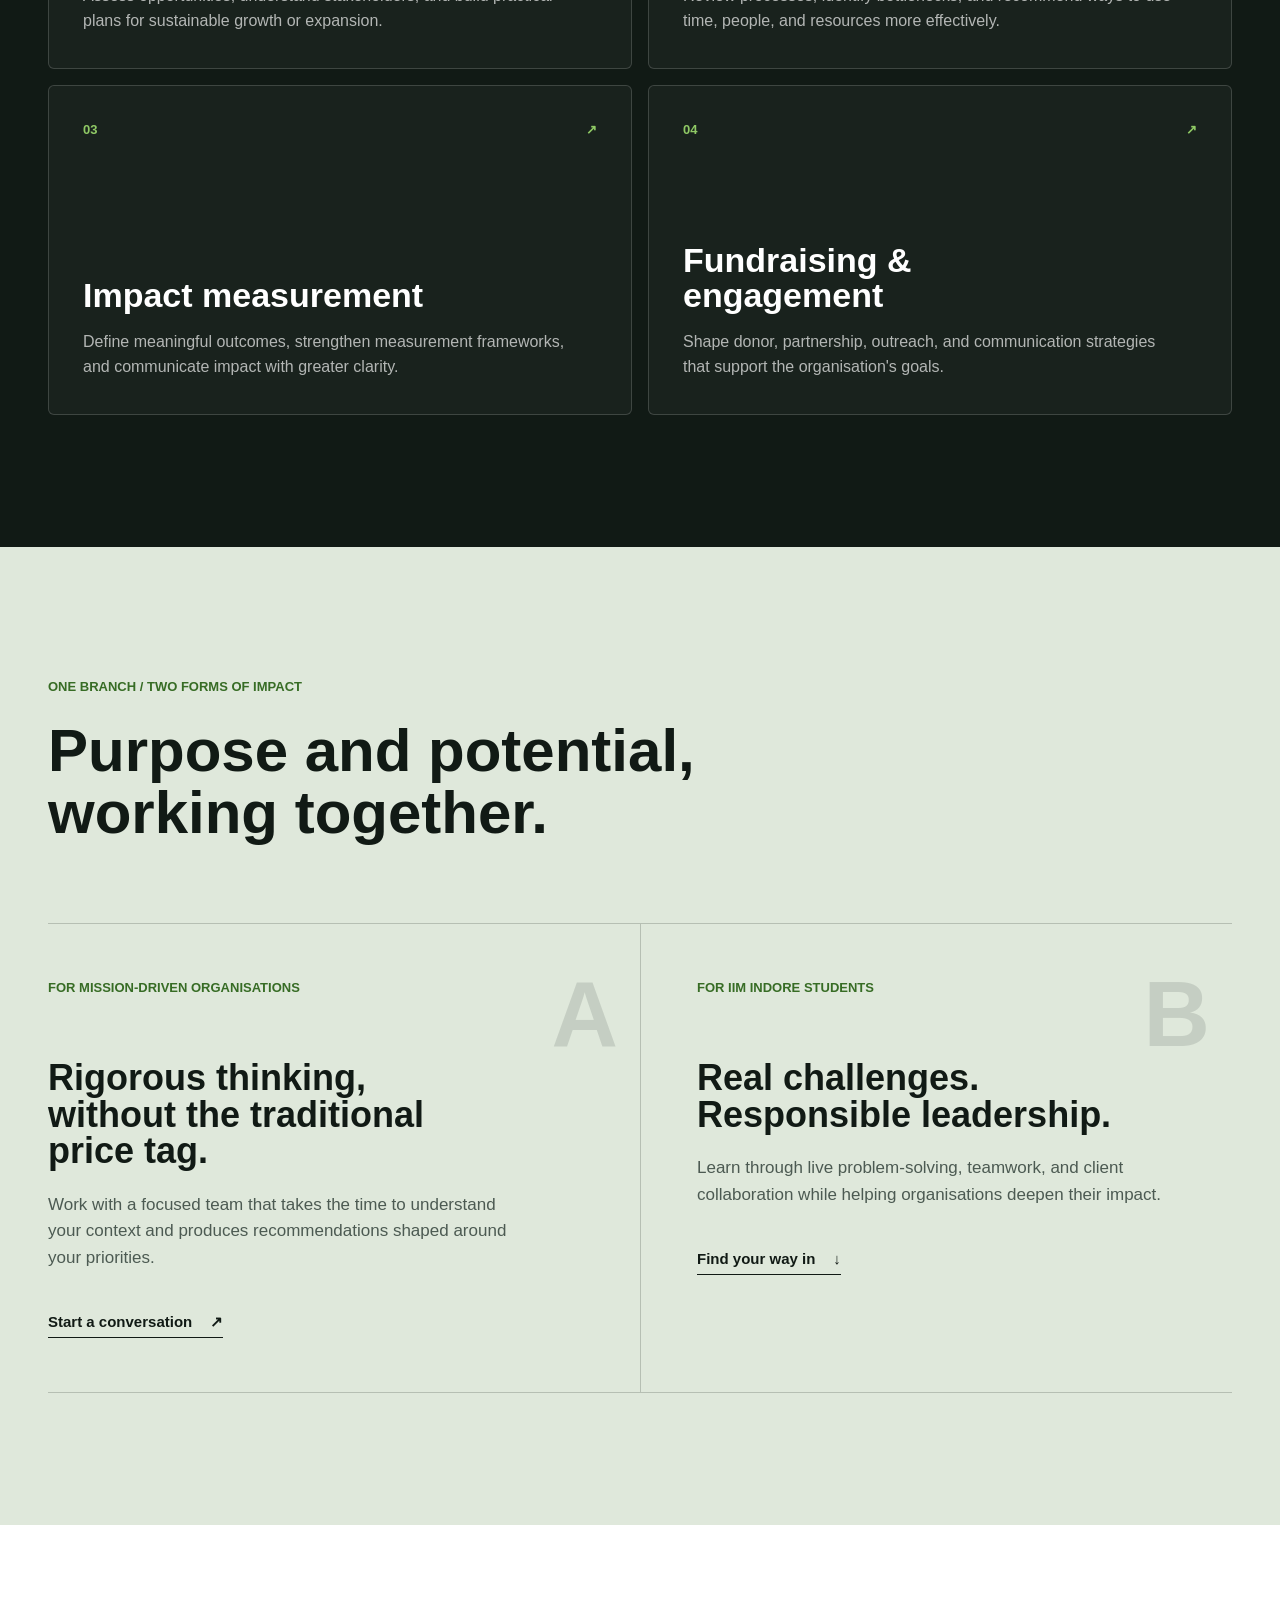
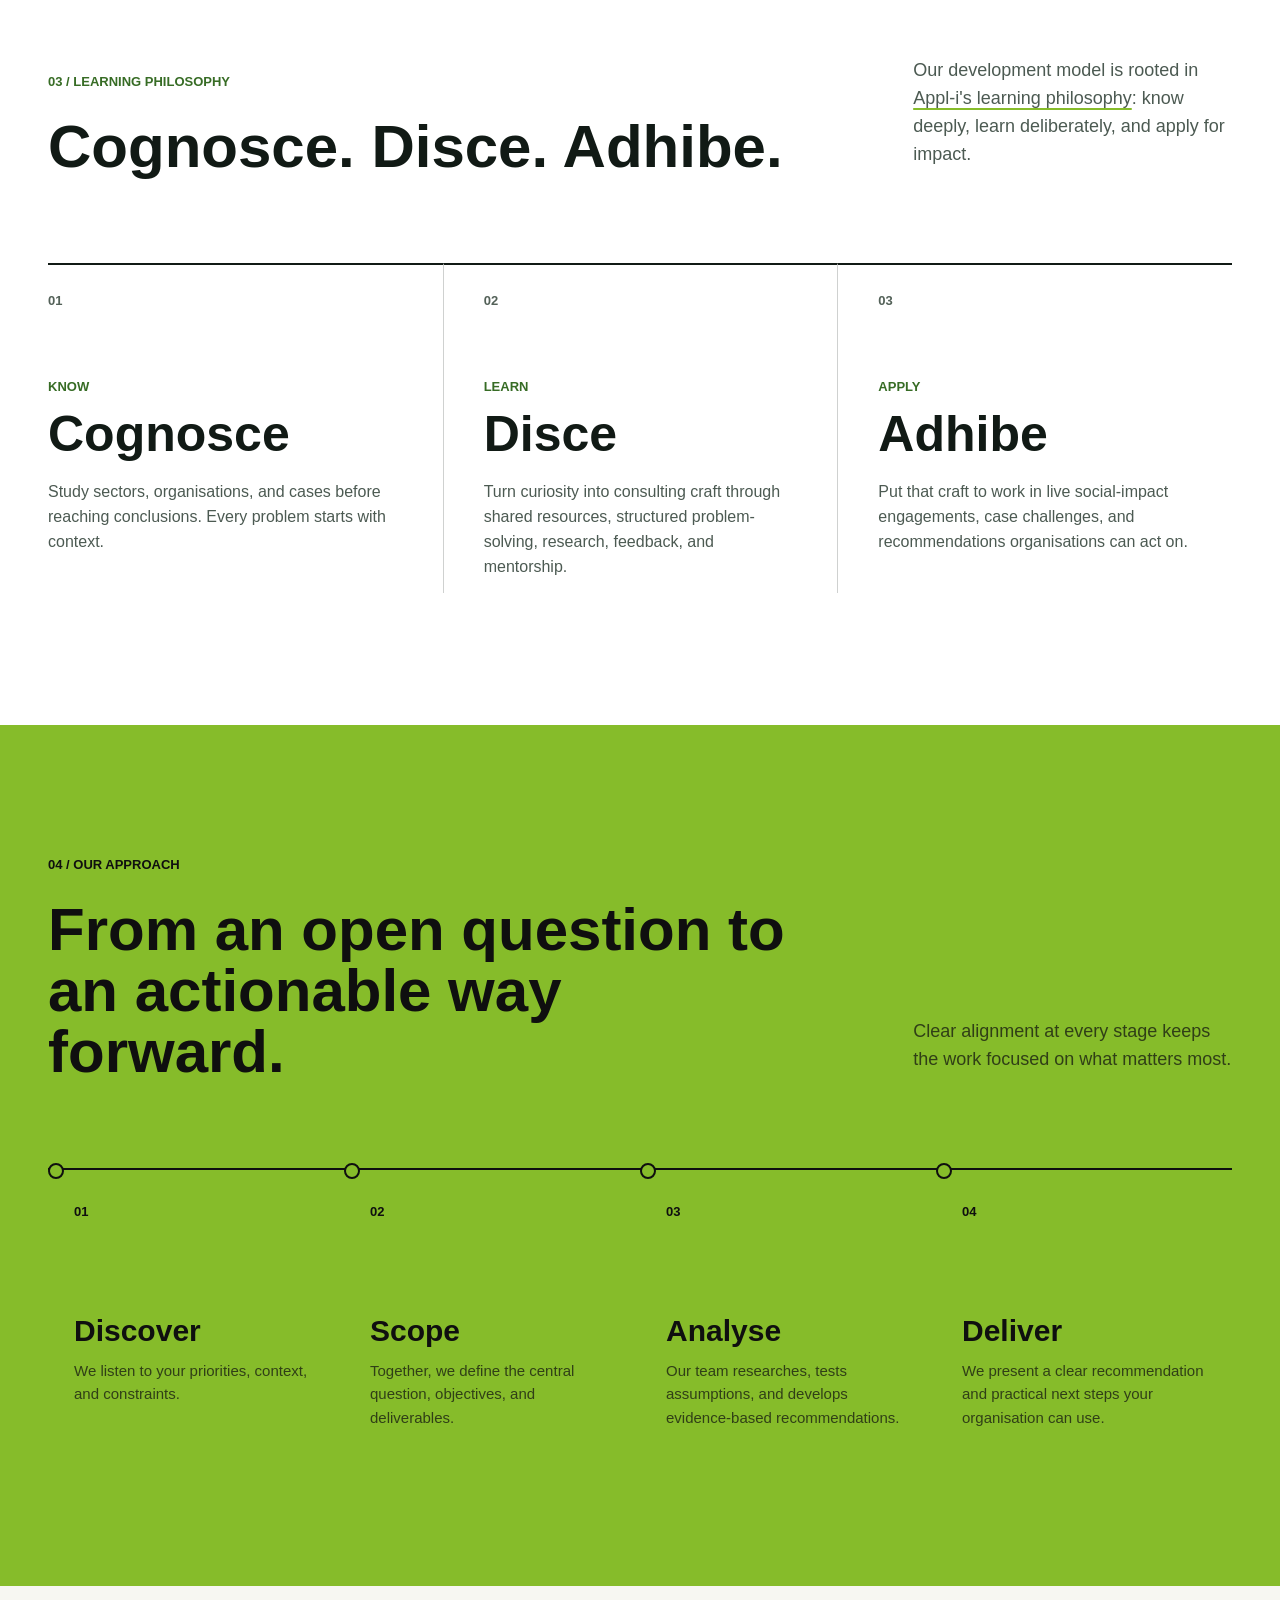
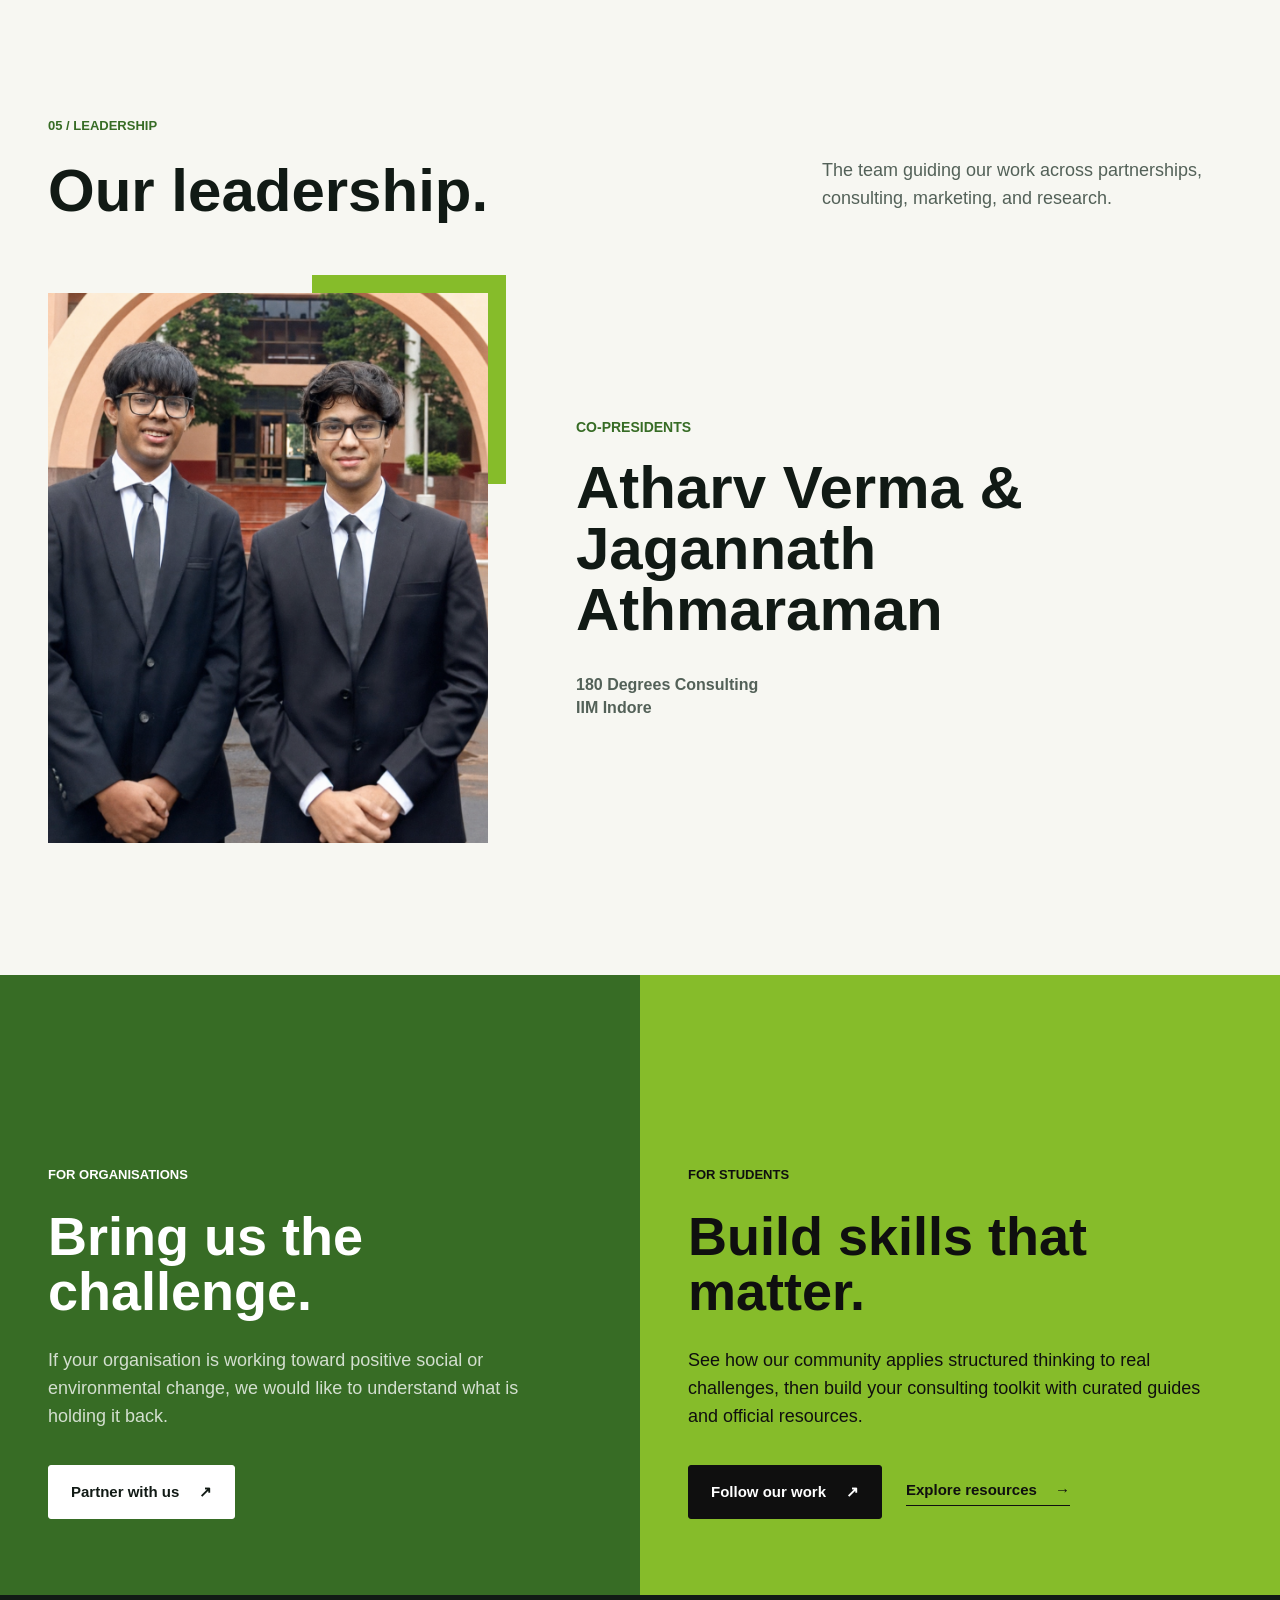
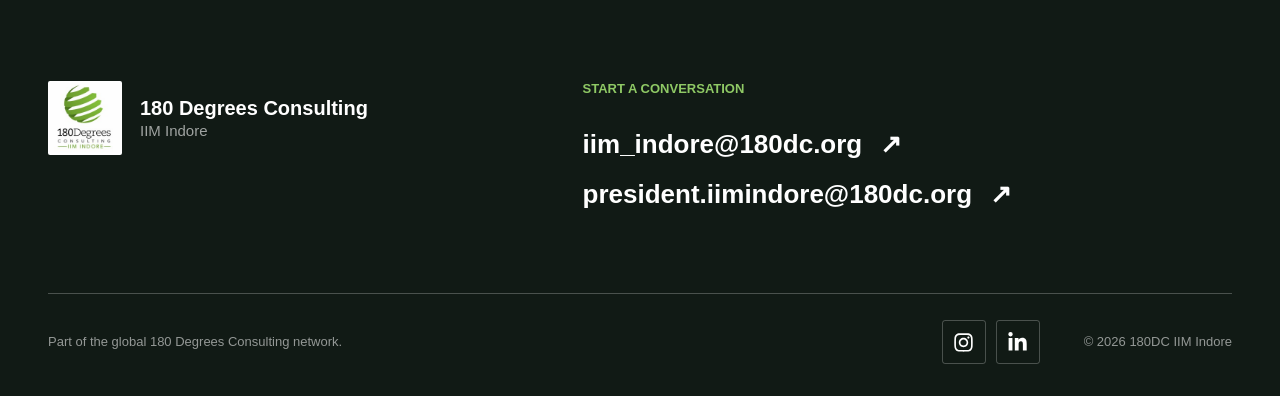
==== commit 82c28e1a: "Update website" ====
--- a/index.html
+++ b/index.html
@@ -34,7 +34,13 @@
         <a href="#services">Services</a>
         <a href="#approach">Approach</a>
         <a href="#leadership">Leadership</a>
-        <a href="#join">Join us</a>
+        <details class="site-nav__group" data-nav-group>
+          <summary>For students</summary>
+          <div class="site-nav__submenu">
+            <a href="https://www.instagram.com/180dc_iimi/" target="_blank" rel="noreferrer">Follow our work</a>
+            <a href="resources.html">Resources</a>
+          </div>
+        </details>
         <a class="site-nav__cta" href="mailto:iim_indore@180dc.org?subject=Consulting%20Partnership%20Enquiry">Partner with us <span aria-hidden="true">↗</span></a>
       </nav>
     </div>
@@ -51,7 +57,7 @@
         <p class="hero__copy" data-reveal>We help non-profits, social enterprises, and purpose-driven organisations turn important challenges into practical ways forward.</p>
         <div class="hero__actions" data-reveal>
           <a class="button button--primary" href="mailto:iim_indore@180dc.org?subject=Consulting%20Partnership%20Enquiry">Partner with us <span aria-hidden="true">↗</span></a>
-          <a class="button button--ghost" href="#join">Join the team <span aria-hidden="true">↓</span></a>
+          <a class="button button--ghost" href="https://www.instagram.com/180dc_iimi/" target="_blank" rel="noreferrer">Follow our work <span aria-hidden="true">↗</span></a>
         </div>
       </div>
       <a class="hero__scroll" href="#about" aria-label="Scroll to learn about 180 Degrees Consulting">
@@ -315,8 +321,11 @@
         <div data-reveal>
           <p class="eyebrow">For students</p>
           <h2>Build skills that matter.</h2>
-          <p>Join a community applying structured thinking to real organisational challenges and follow our channels for recruitment updates.</p>
-          <a class="button button--dark" href="https://www.instagram.com/180dc_iimi/" target="_blank" rel="noreferrer">Follow on Instagram <span aria-hidden="true">↗</span></a>
+          <p>See how our community applies structured thinking to real challenges, then build your consulting toolkit with curated guides and official resources.</p>
+          <div class="pathway__actions">
+            <a class="button button--dark" href="https://www.instagram.com/180dc_iimi/" target="_blank" rel="noreferrer">Follow our work <span aria-hidden="true">↗</span></a>
+            <a class="text-link" href="resources.html">Explore resources <span aria-hidden="true">→</span></a>
+          </div>
         </div>
       </article>
     </section>
--- a/styles.css
+++ b/styles.css
@@ -183,8 +183,14 @@
 .button:focus-visible,
 .text-link:focus-visible,
 .site-nav a:focus-visible,
+.site-nav summary:focus-visible,
 .footer-socials a:focus-visible,
-.footer-contact a:focus-visible {
+.footer-contact a:focus-visible,
+.resource-filter:focus-visible,
+.resource-search input:focus-visible,
+.resource-card__action:focus-visible,
+.guide-back:focus-visible,
+.guide-toc a:focus-visible {
   outline: 3px solid var(--green);
   outline-offset: 4px;
 }
@@ -273,7 +279,8 @@
 }
 
 .site-header.is-scrolled,
-.site-header.is-open {
+.site-header.is-open,
+.site-header--solid {
   height: 76px;
   background: var(--ink);
   border-color: rgba(255, 255, 255, 0.12);
@@ -331,6 +338,64 @@
   font-size: 14px;
   font-weight: 650;
   text-decoration: none;
+}
+
+.site-nav__group {
+  position: relative;
+}
+
+.site-nav__group summary {
+  position: relative;
+  padding-right: 18px;
+  font-size: 14px;
+  font-weight: 650;
+  list-style: none;
+  cursor: pointer;
+}
+
+.site-nav__group summary::-webkit-details-marker {
+  display: none;
+}
+
+.site-nav__group summary::after {
+  position: absolute;
+  top: 50%;
+  right: 1px;
+  width: 6px;
+  height: 6px;
+  border-right: 1px solid currentColor;
+  border-bottom: 1px solid currentColor;
+  content: "";
+  transform: translateY(-70%) rotate(45deg);
+  transition: transform 180ms ease;
+}
+
+.site-nav__group[open] summary::after {
+  transform: translateY(-30%) rotate(225deg);
+}
+
+.site-nav__submenu {
+  position: absolute;
+  top: calc(100% + 18px);
+  left: -18px;
+  width: 204px;
+  padding: 8px;
+  color: var(--ink);
+  background: var(--white);
+  border: 1px solid rgba(17, 26, 21, 0.12);
+  border-radius: 3px;
+  box-shadow: 0 18px 40px rgba(0, 0, 0, 0.18);
+}
+
+.site-nav__submenu a {
+  display: block;
+  padding: 12px 11px;
+  border-radius: 2px;
+}
+
+.site-nav__submenu a:hover,
+.site-nav__submenu a[aria-current="page"] {
+  background: var(--sage);
 }
 
 .site-nav > a:not(.site-nav__cta)::after {
@@ -986,6 +1051,17 @@
   font-size: 18px;
 }
 
+.pathway__actions {
+  display: flex;
+  flex-wrap: wrap;
+  align-items: center;
+  gap: 24px;
+}
+
+.pathway__actions .text-link {
+  color: var(--brand-ink);
+}
+
 .pathway--partner {
   color: var(--white);
   background: var(--green-dark);
@@ -1118,6 +1194,525 @@
   height: 21px;
 }
 
+/* Student resource library */
+.resource-hero {
+  padding: calc(var(--header-height) + 76px) 0 88px;
+  color: var(--brand-ink);
+  background: var(--brand-green);
+}
+
+.resource-hero__inner {
+  display: grid;
+  grid-template-columns: minmax(0, 1.55fr) minmax(280px, 0.65fr);
+  gap: 80px;
+  align-items: end;
+}
+
+.resource-hero .eyebrow {
+  grid-column: 1 / -1;
+  margin-bottom: -34px;
+  color: var(--brand-ink);
+}
+
+.resource-hero h1 {
+  max-width: 900px;
+  margin-bottom: 0;
+  font-size: 72px;
+}
+
+.resource-hero__inner > p:last-child {
+  margin-bottom: 3px;
+  font-size: 19px;
+  line-height: 1.5;
+}
+
+.resource-library {
+  padding: 118px 0 136px;
+  background: var(--paper);
+}
+
+.resource-library__heading {
+  display: grid;
+  grid-template-columns: minmax(0, 1.35fr) minmax(280px, 0.65fr);
+  gap: 80px;
+  align-items: end;
+}
+
+.resource-library__heading h2 {
+  font-size: 56px;
+}
+
+.resource-library__heading > p {
+  max-width: 430px;
+  margin-bottom: 3px;
+  color: #4c5a52;
+  font-size: 17px;
+}
+
+.resource-toolbar {
+  margin-top: 72px;
+}
+
+.resource-search {
+  max-width: 720px;
+}
+
+.resource-search label {
+  display: block;
+  margin-bottom: 10px;
+  font-size: 14px;
+  font-weight: 750;
+}
+
+.resource-search input {
+  width: 100%;
+  min-height: 60px;
+  padding: 15px 18px;
+  border: 1px solid rgba(17, 26, 21, 0.48);
+  border-radius: 3px;
+  color: var(--ink);
+  background: var(--white);
+  outline: none;
+  transition: border-color 180ms ease, box-shadow 180ms ease;
+}
+
+.resource-search input::placeholder {
+  color: #667168;
+  opacity: 1;
+}
+
+.resource-search input:focus-visible {
+  border-color: var(--green-dark);
+  box-shadow: 0 0 0 3px rgba(90, 162, 47, 0.18);
+}
+
+.resource-filters {
+  display: flex;
+  flex-wrap: wrap;
+  gap: 9px;
+  margin-top: 24px;
+}
+
+.resource-filter {
+  min-height: 42px;
+  padding: 9px 13px;
+  border: 1px solid rgba(17, 26, 21, 0.3);
+  border-radius: 3px;
+  color: var(--ink);
+  background: transparent;
+  font-size: 13px;
+  font-weight: 700;
+  line-height: 1.2;
+  cursor: pointer;
+  transition: color 160ms ease, background 160ms ease, border-color 160ms ease;
+}
+
+.resource-filter:hover {
+  border-color: var(--ink);
+}
+
+.resource-filter[aria-pressed="true"] {
+  color: var(--white);
+  background: var(--ink);
+  border-color: var(--ink);
+}
+
+.resource-status {
+  margin: 44px 0 18px;
+  color: #556159;
+  font-size: 14px;
+}
+
+.resource-grid {
+  display: grid;
+  grid-template-columns: repeat(3, minmax(0, 1fr));
+  gap: 20px;
+}
+
+.resource-card {
+  position: relative;
+  min-width: 0;
+  min-height: 430px;
+  display: flex;
+  flex-direction: column;
+  padding: 30px;
+  overflow: hidden;
+  border: 1px solid rgba(17, 26, 21, 0.2);
+  border-radius: 6px;
+  background: var(--white);
+}
+
+.resource-card--featured::before {
+  position: absolute;
+  top: 0;
+  right: 0;
+  left: 0;
+  height: 5px;
+  background: var(--brand-green);
+  content: "";
+}
+
+.resource-card__labels {
+  min-height: 46px;
+  display: flex;
+  flex-wrap: wrap;
+  align-items: flex-start;
+  justify-content: space-between;
+  gap: 8px 14px;
+  margin-bottom: 26px;
+  font-size: 11px;
+  font-weight: 750;
+  line-height: 1.35;
+  text-transform: uppercase;
+}
+
+.resource-card__category {
+  max-width: 65%;
+  margin: 0;
+  color: var(--green-dark);
+}
+
+.resource-card__type {
+  color: #667168;
+  text-align: right;
+}
+
+.resource-card h2 {
+  margin-bottom: 18px;
+  font-size: 29px;
+  line-height: 1.08;
+  overflow-wrap: anywhere;
+}
+
+.resource-card__description {
+  margin-bottom: 28px;
+  color: #4c5a52;
+  font-size: 15px;
+  line-height: 1.55;
+}
+
+.resource-card__meta {
+  display: grid;
+  grid-template-columns: 1fr 1fr;
+  gap: 16px;
+  margin: auto 0 25px;
+  padding-top: 18px;
+  border-top: 1px solid rgba(17, 26, 21, 0.16);
+}
+
+.resource-card__meta div {
+  min-width: 0;
+}
+
+.resource-card__meta dt {
+  color: #68736b;
+  font-size: 11px;
+  font-weight: 750;
+  text-transform: uppercase;
+}
+
+.resource-card__meta dd {
+  margin: 5px 0 0;
+  font-size: 13px;
+  font-weight: 650;
+  line-height: 1.35;
+  overflow-wrap: anywhere;
+}
+
+.resource-card__action {
+  display: inline-flex;
+  align-items: center;
+  align-self: flex-start;
+  gap: 12px;
+  padding-bottom: 4px;
+  border-bottom: 1px solid currentColor;
+  color: var(--ink);
+  font-size: 14px;
+  font-weight: 750;
+  text-decoration: none;
+}
+
+.resource-card__action::after {
+  content: "\2197";
+  transition: transform 180ms ease;
+}
+
+.resource-card__action:not([target])::after {
+  content: "\2192";
+}
+
+.resource-card__action:hover::after {
+  transform: translate(3px, -2px);
+}
+
+.resource-empty {
+  margin-top: 40px;
+  padding: 70px 0;
+  border-top: 1px solid var(--line);
+  border-bottom: 1px solid var(--line);
+  text-align: center;
+}
+
+.resource-empty h2 {
+  max-width: none;
+  margin-bottom: 18px;
+  font-size: 40px;
+}
+
+.resource-empty p {
+  max-width: 520px;
+  margin: 0 auto 28px;
+  color: #556159;
+}
+
+.resource-empty[hidden],
+.resource-grid[hidden] {
+  display: none;
+}
+
+/* 180DC original guides */
+.guide-hero {
+  padding: calc(var(--header-height) + 64px) 0 84px;
+  color: var(--white);
+  background: var(--ink);
+}
+
+.guide-back {
+  display: inline-block;
+  margin-bottom: 66px;
+  color: rgba(255, 255, 255, 0.76);
+  font-size: 14px;
+  font-weight: 700;
+  text-decoration: none;
+}
+
+.guide-back:hover {
+  color: var(--white);
+}
+
+.guide-hero__labels {
+  display: flex;
+  flex-wrap: wrap;
+  gap: 12px 26px;
+  margin-bottom: 24px;
+  color: #9fda77;
+  font-size: 12px;
+  font-weight: 750;
+  text-transform: uppercase;
+}
+
+.guide-hero h1 {
+  max-width: 960px;
+  margin-bottom: 28px;
+  font-size: 74px;
+}
+
+.guide-hero__inner > p {
+  max-width: 720px;
+  margin-bottom: 50px;
+  color: rgba(255, 255, 255, 0.76);
+  font-size: 23px;
+  line-height: 1.4;
+}
+
+.guide-hero__meta {
+  max-width: 760px;
+  display: grid;
+  grid-template-columns: repeat(3, minmax(0, 1fr));
+  gap: 20px;
+  margin: 0;
+  padding-top: 22px;
+  border-top: 1px solid var(--line-light);
+}
+
+.guide-hero__meta dt {
+  color: rgba(255, 255, 255, 0.55);
+  font-size: 11px;
+  font-weight: 750;
+  text-transform: uppercase;
+}
+
+.guide-hero__meta dd {
+  margin: 5px 0 0;
+  font-size: 14px;
+  font-weight: 650;
+}
+
+.guide-layout {
+  display: grid;
+  grid-template-columns: 230px minmax(0, 790px);
+  gap: clamp(60px, 8vw, 120px);
+  justify-content: start;
+  padding-top: 104px;
+  padding-bottom: 136px;
+}
+
+.guide-toc {
+  position: sticky;
+  top: 112px;
+  align-self: start;
+}
+
+.guide-toc .eyebrow {
+  margin-bottom: 22px;
+}
+
+.guide-toc ol {
+  margin: 0;
+  padding: 0;
+  list-style: none;
+}
+
+.guide-toc li {
+  border-top: 1px solid var(--line);
+}
+
+.guide-toc li:last-child {
+  border-bottom: 1px solid var(--line);
+}
+
+.guide-toc a {
+  display: block;
+  padding: 13px 0;
+  color: #4c5a52;
+  font-size: 13px;
+  line-height: 1.35;
+  text-decoration: none;
+}
+
+.guide-toc a:hover {
+  color: var(--ink);
+}
+
+.guide-content > section {
+  padding: 66px 0 70px;
+  border-top: 1px solid var(--line);
+  scroll-margin-top: 96px;
+}
+
+.guide-content > section:first-child {
+  padding-top: 0;
+  border-top: 0;
+}
+
+.guide-content__number {
+  display: block;
+  margin-bottom: 32px;
+  color: var(--green-dark);
+  font-size: 13px;
+  font-weight: 750;
+}
+
+.guide-content h2 {
+  max-width: 700px;
+  margin-bottom: 24px;
+  font-size: 46px;
+}
+
+.guide-content section > p {
+  max-width: 720px;
+  color: #3f4b43;
+  font-size: 18px;
+  line-height: 1.65;
+}
+
+.guide-content ul {
+  margin: 30px 0 0;
+  padding: 0;
+  list-style: none;
+}
+
+.guide-content section li {
+  position: relative;
+  padding: 14px 0 14px 27px;
+  border-top: 1px solid rgba(17, 26, 21, 0.14);
+}
+
+.guide-content section li::before {
+  position: absolute;
+  top: 20px;
+  left: 2px;
+  width: 7px;
+  height: 7px;
+  background: var(--brand-green);
+  content: "";
+}
+
+.guide-formula {
+  margin: 30px 0 !important;
+  padding: 20px 22px;
+  color: var(--ink) !important;
+  background: var(--white);
+  border: 1px solid rgba(17, 26, 21, 0.18);
+  border-radius: 3px;
+  font-size: 17px !important;
+  overflow-wrap: anywhere;
+}
+
+.guide-formula code {
+  font-family: Consolas, "Courier New", monospace;
+}
+
+.guide-example {
+  margin: 38px 0 72px;
+  padding: 42px;
+  color: var(--brand-ink);
+  background: var(--brand-green);
+  border-radius: 6px;
+  scroll-margin-top: 96px;
+}
+
+.guide-example .eyebrow {
+  margin-bottom: 38px;
+  color: var(--brand-ink);
+}
+
+.guide-example h2 {
+  margin-bottom: 22px;
+  font-size: 38px;
+}
+
+.guide-example > p:last-child {
+  margin-bottom: 0;
+}
+
+.guide-example .guide-formula {
+  background: rgba(255, 255, 255, 0.88);
+}
+
+.guide-checklist {
+  margin-top: 26px !important;
+}
+
+.guide-checklist li {
+  border-color: rgba(15, 15, 15, 0.2) !important;
+}
+
+.guide-checklist li::before {
+  top: 18px !important;
+  width: 10px !important;
+  height: 6px !important;
+  background: transparent !important;
+  border-bottom: 2px solid var(--brand-ink);
+  border-left: 2px solid var(--brand-ink);
+  transform: rotate(-45deg);
+}
+
+.guide-end {
+  display: flex;
+  align-items: center;
+  justify-content: space-between;
+  gap: 24px;
+  padding-top: 36px;
+  border-top: 1px solid var(--line);
+}
+
+.guide-end p {
+  max-width: 360px;
+  margin-bottom: 0;
+  color: #4c5a52;
+}
+
 .js [data-reveal] {
   opacity: 0;
   transform: translateY(24px);
@@ -1171,6 +1766,14 @@
   .pathway {
     min-height: 560px;
     padding: 64px 40px;
+  }
+
+  .resource-grid {
+    grid-template-columns: repeat(2, minmax(0, 1fr));
+  }
+
+  .resource-card {
+    min-height: 400px;
   }
 }
 
@@ -1214,6 +1817,36 @@
     right: -14px;
   }
 
+  .resource-hero__inner,
+  .resource-library__heading {
+    grid-template-columns: 1fr;
+    gap: 32px;
+  }
+
+  .resource-hero .eyebrow {
+    margin-bottom: -6px;
+  }
+
+  .resource-hero__inner > p:last-child,
+  .resource-library__heading > p {
+    max-width: 650px;
+  }
+
+  .guide-layout {
+    grid-template-columns: 1fr;
+    gap: 70px;
+  }
+
+  .guide-toc {
+    position: static;
+  }
+
+  .guide-toc ol {
+    display: grid;
+    grid-template-columns: repeat(2, minmax(0, 1fr));
+    column-gap: 28px;
+  }
+
 }
 
 @media (max-width: 820px) {
@@ -1235,7 +1868,8 @@
 
   .site-header,
   .site-header.is-scrolled,
-  .site-header.is-open {
+  .site-header.is-open,
+  .site-header--solid {
     height: 72px;
   }
 
@@ -1300,6 +1934,8 @@
     align-items: stretch;
     gap: 0;
     padding: 30px 20px 44px;
+    overflow-y: auto;
+    overscroll-behavior: contain;
     color: var(--white);
     background: var(--ink);
     opacity: 0;
@@ -1327,6 +1963,44 @@
     font-size: 24px;
   }
 
+  .site-nav__group {
+    width: 100%;
+  }
+
+  .site-nav__group summary {
+    padding: 17px 32px 17px 4px;
+    border-bottom: 1px solid rgba(255, 255, 255, 0.14);
+    font-size: 24px;
+  }
+
+  .site-nav__group summary::after {
+    right: 9px;
+    width: 8px;
+    height: 8px;
+  }
+
+  .site-nav__submenu {
+    position: static;
+    width: auto;
+    padding: 0 0 5px 18px;
+    color: var(--white);
+    background: transparent;
+    border: 0;
+    box-shadow: none;
+  }
+
+  .site-nav__submenu a {
+    padding: 14px 4px;
+    border-radius: 0;
+    font-size: 18px;
+  }
+
+  .site-nav__submenu a:hover,
+  .site-nav__submenu a[aria-current="page"] {
+    color: #a8dd80;
+    background: transparent;
+  }
+
   .site-nav__cta {
     min-height: 54px;
     justify-content: space-between;
@@ -1444,6 +2118,39 @@
   .footer-bottom > p:first-child {
     grid-column: 1 / -1;
   }
+
+  .resource-hero {
+    padding: 132px 0 72px;
+  }
+
+  .resource-hero h1 {
+    font-size: 58px;
+  }
+
+  .resource-library {
+    padding: 92px 0 108px;
+  }
+
+  .resource-library__heading h2 {
+    font-size: 48px;
+  }
+
+  .guide-hero {
+    padding: 126px 0 74px;
+  }
+
+  .guide-back {
+    margin-bottom: 52px;
+  }
+
+  .guide-hero h1 {
+    font-size: 58px;
+  }
+
+  .guide-layout {
+    padding-top: 86px;
+    padding-bottom: 106px;
+  }
 }
 
 @media (max-width: 560px) {
@@ -1585,6 +2292,98 @@
 
   .pathway h2 {
     font-size: 42px;
+  }
+
+  .pathway__actions {
+    align-items: flex-start;
+    flex-direction: column;
+    gap: 20px;
+  }
+
+  .resource-hero h1 {
+    font-size: 43px;
+  }
+
+  .resource-hero__inner > p:last-child {
+    font-size: 17px;
+  }
+
+  .resource-library__heading h2 {
+    font-size: 38px;
+  }
+
+  .resource-toolbar {
+    margin-top: 54px;
+  }
+
+  .resource-filter {
+    flex: 1 1 calc(50% - 9px);
+    padding-inline: 9px;
+    overflow-wrap: anywhere;
+  }
+
+  .resource-grid {
+    grid-template-columns: 1fr;
+  }
+
+  .resource-card {
+    min-height: 390px;
+    padding: 26px;
+  }
+
+  .resource-card__labels {
+    min-height: 0;
+  }
+
+  .resource-card__category {
+    max-width: 60%;
+  }
+
+  .resource-card h2 {
+    font-size: 28px;
+  }
+
+  .guide-hero h1 {
+    font-size: 43px;
+  }
+
+  .guide-hero__inner > p {
+    font-size: 19px;
+  }
+
+  .guide-hero__meta {
+    grid-template-columns: 1fr;
+    gap: 15px;
+  }
+
+  .guide-toc ol {
+    grid-template-columns: 1fr;
+  }
+
+  .guide-content > section {
+    padding: 54px 0 58px;
+  }
+
+  .guide-content h2 {
+    font-size: 37px;
+  }
+
+  .guide-content section > p {
+    font-size: 17px;
+  }
+
+  .guide-example {
+    margin-bottom: 60px;
+    padding: 28px 24px;
+  }
+
+  .guide-example h2 {
+    font-size: 32px;
+  }
+
+  .guide-end {
+    align-items: flex-start;
+    flex-direction: column;
   }
 
   .footer-contact a {
